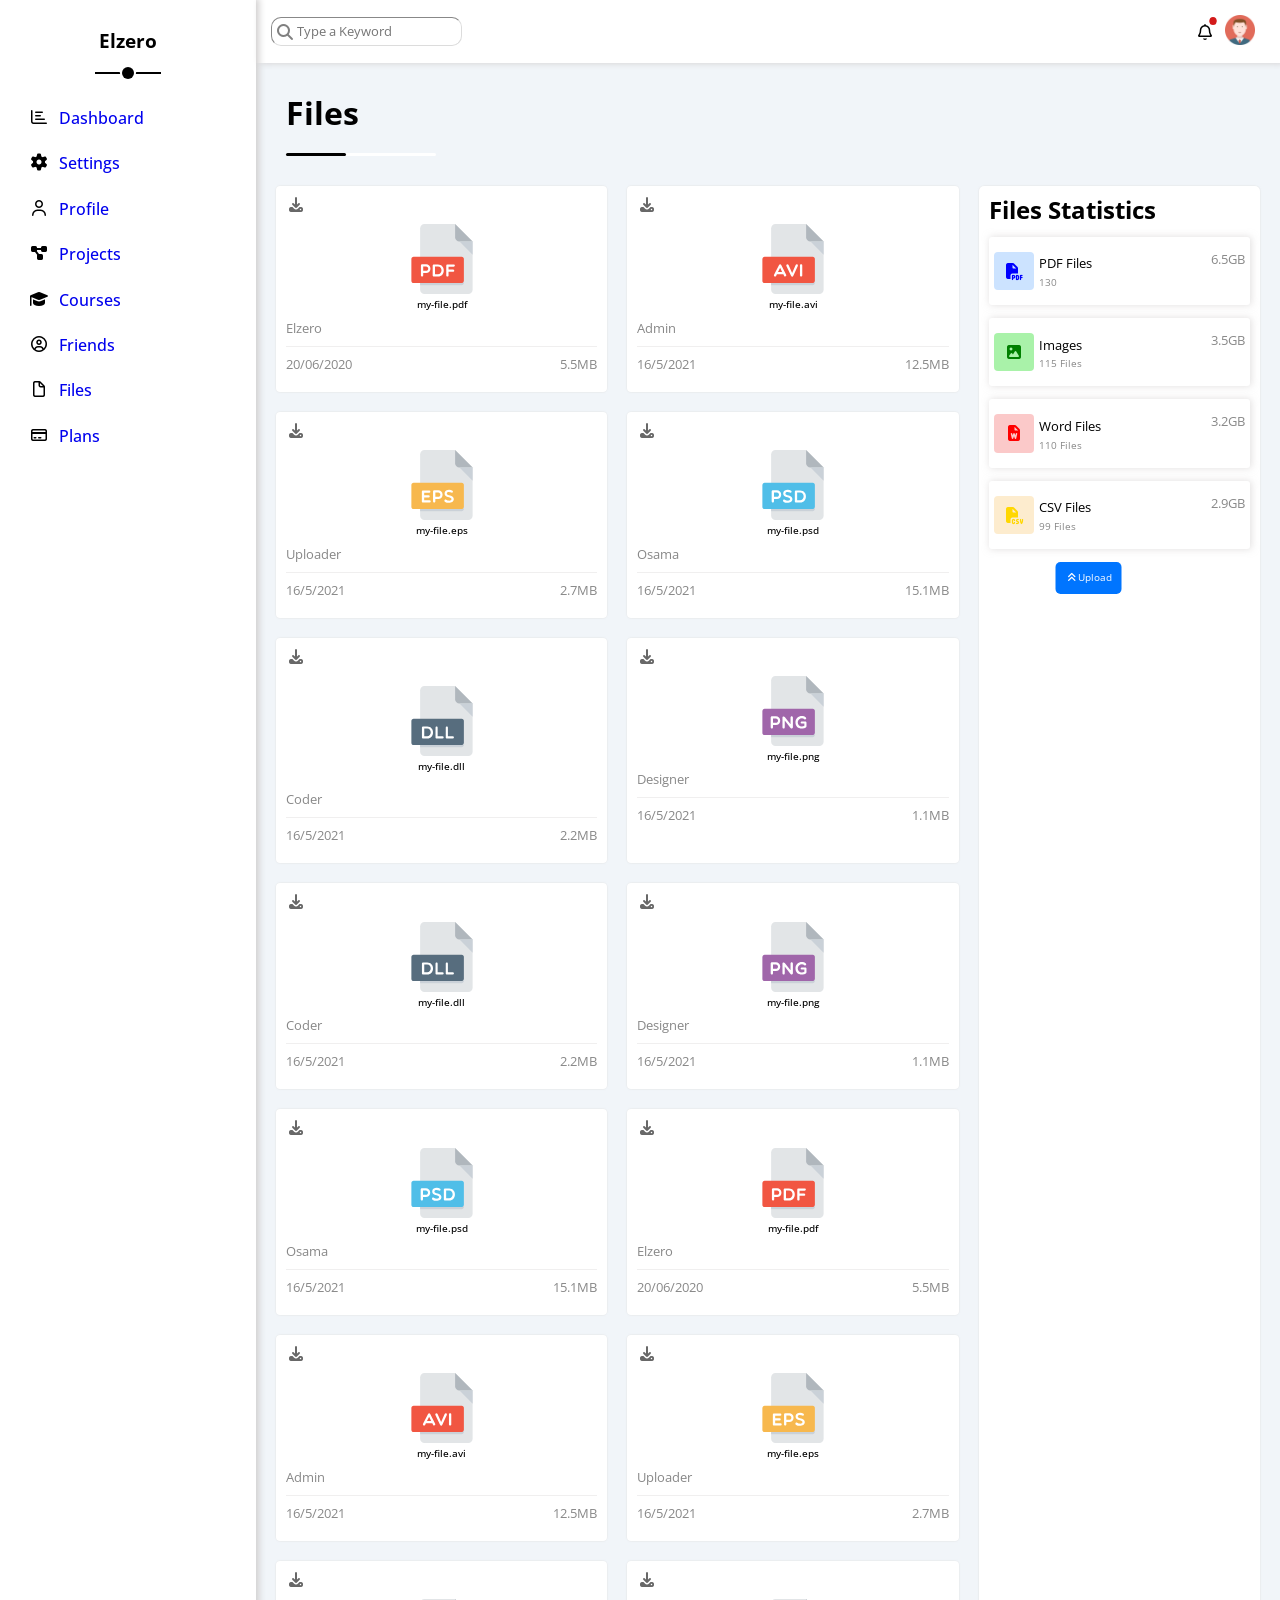
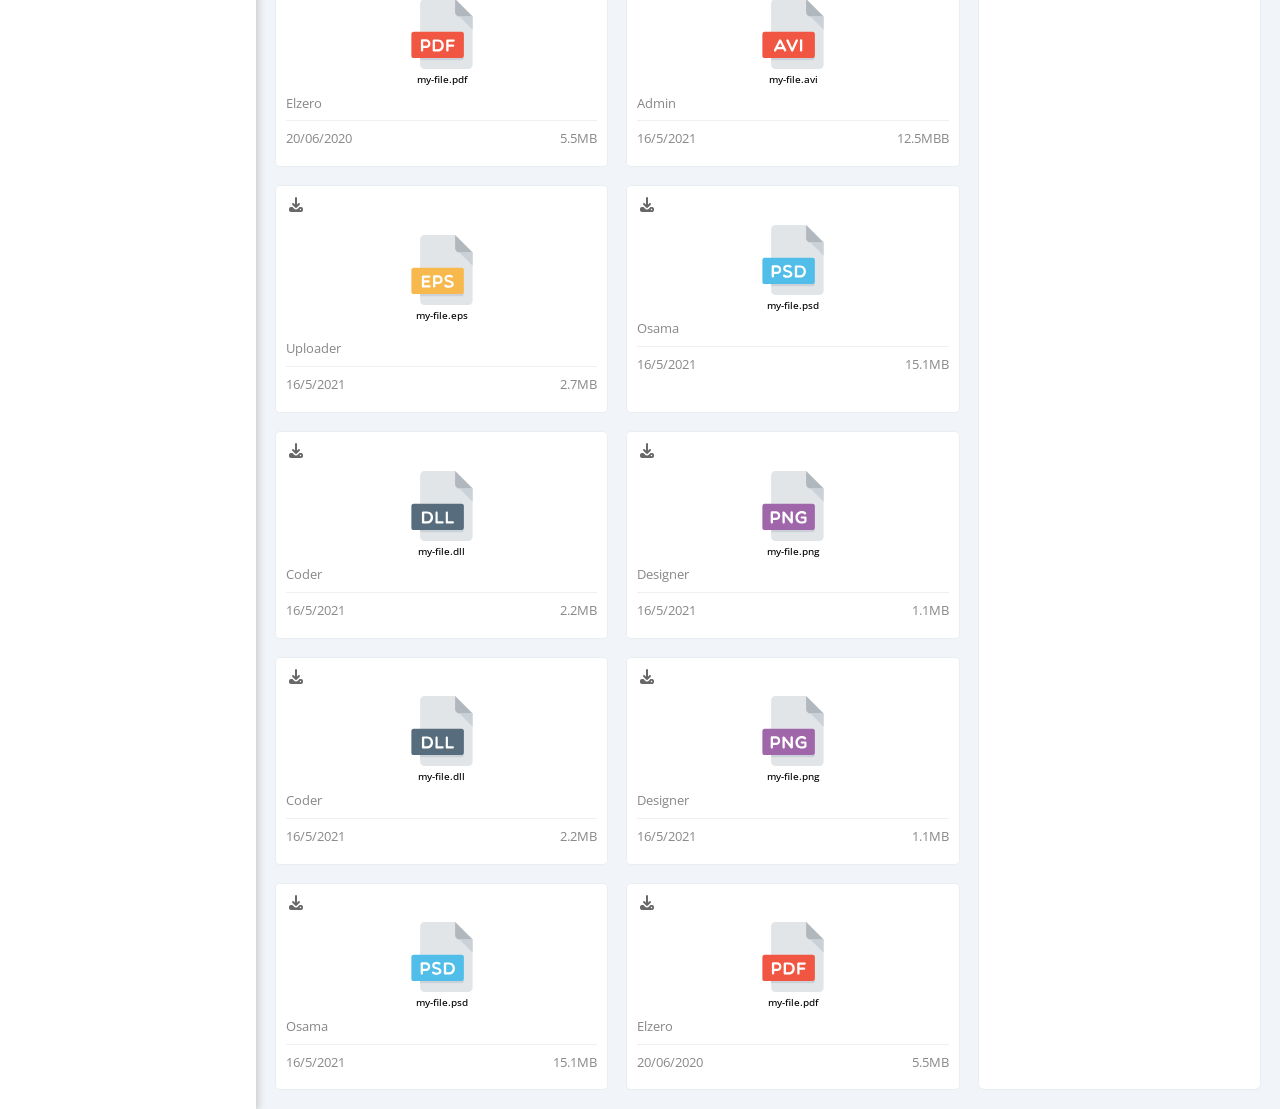
==== Files.html @ b3a4828a "first commit" ====
<!DOCTYPE html>
<html lang="en">

<head>
    <meta charset="UTF-8">
    <meta name="viewport" content="width=device-width, initial-scale=1.0">
    <link href="css/style.css" rel="stylesheet">
    <link href="css/all.min.css" rel="stylesheet">
    <link href="css/normalize.css" rel="stylesheet">

    <link href="https://fonts.googleapis.com/css2?family=Alex+Brush&family=Archivo+Black&family=Cairo:wght@200..1000&family=Jomhuria&family=Open+Sans:ital,wght@0,300..800;1,300..800&family=Work+Sans:ital,wght@0,100..900;1,100..900&display=swap" rel="stylesheet">
    <title>Template4</title>
</head>

<body>
    <aside>
        <div class="elzerotitle">
            <h3>Elzero</h3>
        </div>
        <ul>
            <li>
                <div>
                    <i class="fa-regular fa-chart-bar"></i>

                    <a href="Dashboard.html">
                        <p>Dashboard</p>
                    </a>

                </div>
            </li>
            <li>
                <div>
                    <i class="fa-solid fa-gear"></i>
                    <a href="Settings.html">
                        <p>Settings</p>
                    </a>


                </div>
            </li>
            <li>
                <div>
                    <i class="fa-regular fa-user"></i>
                    <a href="Profile.html">
                        <p>Profile</p>
                    </a>
                </div>
            </li>
            <li>
                <div>
                    <i class="fa-solid fa-diagram-project"></i>

                    <a href="Projects.html">
                        <p>Projects</p>
                    </a>
                </div>
            </li>
            <li>
                <div>
                    <i class="fa-solid fa-graduation-cap"></i>
                    <a href="Courses.html">
                        <p>Courses </p>
                    </a>

                </div>
            </li>
            <li>
                <div>
                    <i class="fa-regular fa-circle-user"></i>
                    <a href="Friends.html">
                        <p>Friends</p>
                    </a>
                </div>
            </li>
            <li>
                <div>
                    <i class="fa-regular fa-file"></i>
                    <a href="Files.html">
                        <p>Files</p>
                    </a>
                </div>
            </li>
            <li>
                <div>
                    <i class="fa-regular fa-credit-card"></i>
                    <a href="Plans.html">
                        <p>Plans</p>
                    </a>
                </div>
            </li>
        </ul>
    </aside>
    <main>
        <nav>
            <div class="search">
                <div class="icon"><i class="fa-solid fa-magnifying-glass"></i></div>
                <input type="text" placeholder="Type a Keyword">
            </div>
            <div class="bell">
                <div> <i class="fa-regular fa-bell"></i></div>

                <div><img src="image/avatar.png" alt=""></div>

            </div>
        </nav>
        <section>
            <div class="Files">
                <div class="titlem">
                    <h1>Files</h1>
                    <div class="line"></div>
                </div>
                <div class="gridbig">
                    <div class="gridm">
                        <!-- start of first card -->
                        <div class="card">
                            <div class="icon"><i class="fa-solid fa-download"></i></div>
                            <div class="ni"> <img src="image/pdf.svg" alt="">
                                <nameoff>
                                    <p>my-file.pdf</p>
                                </nameoff>
                            </div>
                            <div class="amount">Elzero</div>
                            <div class="flex">
                                <div class="amount">
                                    <p>20/06/2020</p>
                                </div>
                                <div class="amount">
                                    <p>5.5MB</p>
                                </div>
                            </div>
                        </div>
                        <!-- end of 1st -->
                        <!-- start of 2nd -->
                        <div class="card">
                            <div class="icon"><i class="fa-solid fa-download"></i></div>
                            <div class="ni"> <img src="image/avi.svg" alt="">
                                <nameoff>
                                    <p>my-file.avi</p>
                                </nameoff>
                            </div>
                            <div class="amount">Admin</div>
                            <div class="flex">
                                <div class="amount">
                                    <p>16/5/2021</p>
                                </div>
                                <div class="amount">
                                    <p>12.5MB</p>
                                </div>
                            </div>
                        </div>
                        <!-- end of 2nd -->
                        <!-- start of 3nd -->
                        <div class="card">
                            <div class="icon"><i class="fa-solid fa-download"></i></div>
                            <div class="ni"> <img src="image/eps.svg" alt="">
                                <nameoff>
                                    <p>my-file.eps</p>
                                </nameoff>
                            </div>
                            <div class="amount">Uploader</div>
                            <div class="flex">
                                <div class="amount">
                                    <p>16/5/2021</p>
                                </div>
                                <div class="amount">
                                    <p>2.7MB</p>
                                </div>
                            </div>
                        </div>
                        <!-- end of 3nd -->
                        <!-- start of 4nd -->
                        <div class="card">
                            <div class="icon"><i class="fa-solid fa-download"></i></div>
                            <div class="ni"><img src="image/psd (1).svg" alt="">
                                <nameoff>
                                    <p>my-file.psd</p>
                                </nameoff>
                            </div>
                            <div class="amount">Osama</div>
                            <div class="flex">
                                <div class="amount">
                                    <p>16/5/2021</p>
                                </div>
                                <div class="amount">
                                    <p>15.1MB</p>
                                </div>
                            </div>
                        </div>
                        <!-- end of 4nd -->
                        <!-- start of 5nd -->
                        <div class="card">
                            <div class="icon"><i class="fa-solid fa-download"></i></div>
                            <div class="ni">

                                <div class="ni"> <img src="image/dll.svg" alt="">
                                    <nameoff>
                                        <p>my-file.dll</p>
                                    </nameoff>
                                </div>
                            </div>
                            <div class="amount">Coder</div>
                            <div class="flex">
                                <div class="amount">
                                    <p>16/5/2021</p>
                                </div>
                                <div class="amount">
                                    <p>2.2MB</p>
                                </div>
                            </div>
                        </div>
                        <!-- end of 5nd -->
                        <!-- start of 6nd -->
                        <div class="card">
                            <div class="icon"><i class="fa-solid fa-download"></i></div>
                            <div class="ni"> <img src="image/png.svg" alt="">
                                <nameoff>
                                    <p>my-file.png</p>
                                </nameoff>
                            </div>
                            <div class="amount">Designer</div>
                            <div class="flex">
                                <div class="amount">
                                    <p>16/5/2021</p>
                                </div>
                                <div class="amount">
                                    <p>1.1MB</p>
                                </div>
                            </div>
                        </div>
                        <!-- end of 6nd -->
                        <!-- start of 7nd -->
                        <div class="card">
                            <div class="icon"><i class="fa-solid fa-download"></i></div>
                            <div class="ni"> <img src="image/dll.svg" alt="">
                                <nameoff>
                                    <p>my-file.dll</p>
                                </nameoff>
                            </div>
                            <div class="amount">Coder</div>
                            <div class="flex">
                                <div class="amount">
                                    <p>16/5/2021</p>
                                </div>
                                <div class="amount">
                                    <p>2.2MB</p>
                                </div>
                            </div>
                        </div>
                        <!-- end of 7nd -->
                        <!-- start of 8nd -->
                        <div class="card">
                            <div class="icon"><i class="fa-solid fa-download"></i></div>
                            <div class="ni">

                                <img src="image/png.svg" alt="">
                                <nameoff>
                                    <p>my-file.png</p>
                                </nameoff>
                            </div>
                            <div class="amount">Designer</div>
                            <div class="flex">
                                <div class="amount">
                                    <p>16/5/2021</p>
                                </div>
                                <div class="amount">
                                    <p>1.1MB</p>
                                </div>
                            </div>
                        </div>
                        <!-- end of 8nd -->
                        <!-- start of 9nd -->
                        <div class="card">
                            <div class="icon"><i class="fa-solid fa-download"></i></div>
                            <div class="ni"> <img src="image/psd (1).svg" alt="">
                                <nameoff>
                                    <p>my-file.psd</p>
                                </nameoff>
                            </div>
                            <div class="amount">Osama</div>
                            <div class="flex">
                                <div class="amount">
                                    <p>16/5/2021</p>
                                </div>
                                <div class="amount">
                                    <p>15.1MB</p>
                                </div>
                            </div>
                        </div>
                        <!-- end of 9nd -->
                        <!-- start of 10nd -->
                        <div class="card">
                            <div class="icon"><i class="fa-solid fa-download"></i></div>
                            <div class="ni"> <img src="image/pdf.svg" alt="">
                                <nameoff>
                                    <p>my-file.pdf</p>
                                </nameoff>
                            </div>
                            <div class="amount">Elzero</div>
                            <div class="flex">
                                <div class="amount">
                                    <p>20/06/2020</p>
                                </div>
                                <div class="amount">
                                    <p>5.5MB</p>
                                </div>
                            </div>
                        </div>
                        <!-- end of 10nd -->
                        <!-- start of 11nd -->
                        <div class="card">
                            <div class="icon"><i class="fa-solid fa-download"></i></div>
                            <div class="ni"> <img src="image/avi.svg" alt="">
                                <nameoff>
                                    <p>my-file.avi</p>
                                </nameoff>
                            </div>
                            <div class="amount">Admin</div>
                            <div class="flex">
                                <div class="amount">
                                    <p>16/5/2021</p>
                                </div>
                                <div class="amount">
                                    <p>12.5MB</p>
                                </div>
                            </div>
                        </div>
                        <!-- end of 11nd -->
                        <!-- start of 12nd -->
                        <div class="card">
                            <div class="icon"><i class="fa-solid fa-download"></i></div>
                            <div class="ni"><img src="image/eps.svg" alt="">
                                <nameoff>
                                    <p>my-file.eps</p>
                                </nameoff>
                            </div>
                            <div class="amount">Uploader</div>
                            <div class="flex">
                                <div class="amount">
                                    <p>16/5/2021</p>
                                </div>
                                <div class="amount">
                                    <p>2.7MB</p>
                                </div>
                            </div>
                        </div>
                        <!-- end of 12nd -->
                        <!-- start of 13nd -->
                        <div class="card">
                            <div class="icon"><i class="fa-solid fa-download"></i></div>
                            <div class="ni"> <img src="image/pdf.svg" alt="">
                                <nameoff>
                                    <p>my-file.pdf</p>
                                </nameoff>
                            </div>
                            <div class="amount">Elzero</div>
                            <div class="flex">
                                <div class="amount">
                                    <p>20/06/2020</p>
                                </div>
                                <div class="amount">
                                    <p>5.5MB</p>
                                </div>
                            </div>
                        </div>
                        <!-- end of 13 -->
                        <!-- start of 14nd -->
                        <div class="card">
                            <div class="icon"><i class="fa-solid fa-download"></i></div>
                            <div class="ni"> <img src="image/avi.svg" alt="">
                                <nameoff>
                                    <p>my-file.avi</p>
                                </nameoff>
                            </div>
                            <div class="amount">Admin</div>
                            <div class="flex">
                                <div class="amount">
                                    <p>16/5/2021</p>
                                </div>
                                <div class="amount">
                                    <p>12.5MBB</p>
                                </div>
                            </div>
                        </div>
                        <!-- end of 14nd -->
                        <!-- start of 15nd -->
                        <div class="card">
                            <div class="icon"><i class="fa-solid fa-download"></i></div>
                            <div class="ni">
                                <div class="ni"> <img src="image/eps.svg" alt="">
                                    <nameoff>
                                        <p>my-file.eps</p>
                                    </nameoff>
                                </div>
                            </div>
                            <div class="amount">Uploader</div>
                            <div class="flex">
                                <div class="amount">
                                    <p>16/5/2021</p>
                                </div>
                                <div class="amount">
                                    <p>2.7MB</p>
                                </div>
                            </div>
                        </div>
                        <!-- end of 15-->
                        <!-- start of 16d -->
                        <div class="card">
                            <div class="icon"><i class="fa-solid fa-download"></i></div>
                            <div class="ni"> <img src="image/psd (1).svg" alt="">
                                <nameoff>
                                    <p>my-file.psd</p>
                                </nameoff>
                            </div>
                            <div class="amount">Osama</div>
                            <div class="flex">
                                <div class="amount">
                                    <p>16/5/2021</p>
                                </div>
                                <div class="amount">
                                    <p>15.1MB</p>
                                </div>
                            </div>
                        </div>
                        <!-- end of 16 -->
                        <!-- start of 17 -->
                        <div class="card">
                            <div class="icon"><i class="fa-solid fa-download"></i></div>
                            <div class="ni"> <img src="image/dll.svg" alt="">
                                <nameoff>
                                    <p>my-file.dll</p>
                                </nameoff>
                            </div>
                            <div class="amount">Coder</div>
                            <div class="flex">
                                <div class="amount">
                                    <p>16/5/2021</p>
                                </div>
                                <div class="amount">
                                    <p>2.2MB</p>
                                </div>
                            </div>
                        </div>
                        <!-- end of 17 -->
                        <!-- start of 18 -->
                        <div class="card">
                            <div class="icon"><i class="fa-solid fa-download"></i></div>
                            <div class="ni"> <img src="image/png.svg" alt="">
                                <nameoff>
                                    <p>my-file.png</p>
                                </nameoff>
                            </div>
                            <div class="amount">Designer</div>
                            <div class="flex">
                                <div class="amount">
                                    <p>16/5/2021</p>
                                </div>
                                <div class="amount">
                                    <p>1.1MB</p>
                                </div>
                            </div>
                        </div>
                        <!-- end of 18 -->
                        <!-- start of 19 -->
                        <div class="card">
                            <div class="icon"><i class="fa-solid fa-download"></i></div>
                            <div class="ni"> <img src="image/dll.svg" alt="">
                                <nameoff>
                                    <p>my-file.dll</p>
                                </nameoff>
                            </div>
                            <div class="amount">Coder</div>
                            <div class="flex">
                                <div class="amount">
                                    <p>16/5/2021</p>
                                </div>
                                <div class="amount">
                                    <p>2.2MB</p>
                                </div>
                            </div>
                        </div>
                        <!-- end of 19 -->
                        <!-- start of 20 -->
                        <div class="card">
                            <div class="icon"><i class="fa-solid fa-download"></i></div>
                            <div class="ni"> <img src="image/png.svg" alt="">
                                <nameoff>
                                    <p>my-file.png</p>
                                </nameoff>
                            </div>
                            <div class="amount">Designer</div>
                            <div class="flex">
                                <div class="amount">
                                    <p>16/5/2021</p>
                                </div>
                                <div class="amount">
                                    <p>1.1MB</p>
                                </div>
                            </div>
                        </div>
                        <!-- end of 20-->
                        <!-- start of 21 -->
                        <div class="card">
                            <div class="icon"><i class="fa-solid fa-download"></i></div>
                            <div class="ni"> <img src="image/psd (1).svg" alt="">
                                <nameoff>
                                    <p>my-file.psd</p>
                                </nameoff>
                            </div>
                            <div class="amount">Osama</div>
                            <div class="flex">
                                <div class="amount">
                                    <p>16/5/2021</p>
                                </div>
                                <div class="amount">
                                    <p>15.1MB</p>
                                </div>
                            </div>
                        </div>
                        <!-- end of 21 -->
                        <!-- start of 22 -->
                        <div class="card">
                            <div class="icon"><i class="fa-solid fa-download"></i></div>
                            <div class="ni"><img src="image/pdf.svg" alt="">
                                <nameoff>
                                    <p>my-file.pdf</p>
                                </nameoff>
                            </div>
                            <div class="amount">Elzero</div>
                            <div class="flex">
                                <div class="amount">
                                    <p>20/06/2020</p>
                                </div>
                                <div class="amount">
                                    <p>5.5MB</p>
                                </div>
                            </div>
                        </div>

                        <!-- end of 22nd -->

                    </div>
                    <div class="gridsec">
                        <h2>Files Statistics</h2>
                        <div class="card">
                            <div class="flex1">
                                <div class="interflex">
                                    <div class="icn"> <i class="fa-solid fa-file-pdf"></i></div>
                                    <div class="txtt">
                                        <p>PDF Files</p>
                                        <div class="amount">130</div>
                                    </div>
                                </div>
                                <div class="amount">6.5GB</div>
                            </div>
                        </div>
                        <div class="card">
                            <div class="flex1">
                                <div class="interflex">
                                    <div class="icn"> <i class="fa-solid fa-image"></i></div>
                                    <div class="txtt">
                                        <p>Images</p>
                                        <div class="amount">115 Files</div>
                                    </div>
                                </div>
                                <div class="amount">3.5GB</div>
                            </div>
                        </div>
                        <div class="card">
                            <div class="flex1">
                                <div class="interflex">
                                    <div class="icn"> <i class="fa-solid fa-file-word"></i></div>
                                    <div class="txtt">
                                        <p>Word Files</p>
                                        <div class="amount">110 Files</div>
                                    </div>
                                </div>
                                <div class="amount">3.2GB
                                </div>
                            </div>
                        </div>
                        <div class="card">
                            <div class="flex1">
                                <div class="interflex">
                                    <div class="icn"> <i class="fa-solid fa-file-csv"></i></div>
                                    <div class="txtt">
                                        <p>CSV Files</p>
                                        <div class="amount">99 Files</div>
                                    </div>
                                </div>
                                <div class="amount">2.9GB</div>
                            </div>
                        </div>

                        <div class="button">

                            <p> <i id="icon" class="fa-solid fa-angles-up">
                                </i>Upload</p>
                        </div>
                    </div>
                </div>
            </div>
        </section>
    </main>
</body>

</html>
---- css/style.css ----
* {
                box-sizing: border-box;
                padding: 0%;
                margin: 0%;
                font-family: "open sans";
            }
            
             :root {
                --gral: rgba(128, 128, 128, 0.163);
            }
            
            html {
                scroll-behavior: smooth;
                background-color: rgb(255, 255, 255);
                font-family: "Cairo", sans-serif;
                list-style: none;
            }
            
            body {
                overflow-x: hidden;
                display: grid;
                grid-template-columns: 20% 80% 1%;
            }
            
            a {
                text-decoration: none;
            }
            
            a:visited {
                color: black;
            }
            
            ul {
                list-style: none;
            }
            /* start of aside the left part */
            
            aside {
                display: flex;
                flex-direction: column;
                justify-content: start;
                padding-top: 50px;
                font-size: medium;
                padding: 10px 10%;
                box-shadow: 1px 0px 7px 2px rgb(208, 206, 206);
                z-index: 10;
                font-weight: 500;
            }
            
            aside .elzerotitle {
                margin: 20px auto;
                border-bottom: 2px black solid;
                padding: 0px 4px 20px;
                position: relative;
                z-index: 1;
            }
            
            aside .elzerotitle h3 {
                font-size: larger;
            }
            
            aside .elzerotitle::before,
            aside .elzerotitle::after {
                content: "";
                background-color: white;
                z-index: 2;
                position: absolute;
                left: 50%;
                transform: translatex(-50%);
                bottom: -7px;
                border-radius: 50%;
                width: 17px;
                height: 17px;
            }
            
            aside .elzerotitle::after {
                background-color: black;
                width: 12px;
                height: 12px;
            }
            
            aside ul li div {
                display: flex;
                padding: 12px 3px;
                width: 100%;
                z-index: 2;
                position: relative;
                border-radius: 4px;
                margin: 3px 0;
            }
            
            aside ul li div::after {
                content: "";
                background-color: rgba(217, 216, 216, 0.605);
                z-index: 2;
                position: absolute;
                left: 0%;
                bottom: 0;
                border-radius: 4px;
                width: 100%;
                height: 100%;
                z-index: -1;
                display: none;
                transition-duration: .4s;
            }
            
            aside ul li div:hover::after {
                display: block;
            }
            
            aside ul li div:hover {
                cursor: pointer;
            }
            
            aside ul li div i {
                margin-right: 10px;
            }
            
            @media(max-width:600px) {
                body {
                    overflow-x: hidden;
                    display: grid;
                    grid-template-columns: 30% 70%;
                }
                aside {
                    font-size: smaller;
                }
            }
            /* end of aside left section */
            /* start of nav in right section  */
            
            main nav {
                display: flex;
                justify-content: space-between;
                padding: 15px;
                box-shadow: 4px 0px 7px 0px rgb(208, 206, 206);
                height: fit-content;
                align-items: center;
                z-index: 100;
                position: relative;
            }
            
            main nav .bell img {
                width: 30px;
                height: 30px;
                margin: 0 10px;
            }
            
            main nav .bell {
                display: flex;
                align-items: center;
            }
            
            main nav .bell :first-child {
                position: relative;
            }
            
            main nav .bell :first-child::after {
                content: "";
                background-color: rgb(211, 26, 26);
                z-index: 2;
                position: absolute;
                right: -27%;
                transform: translatex(-50%);
                top: -6px;
                border-radius: 50%;
                width: 7px;
                height: 7px;
            }
            
            main nav .search input[type="text"] {
                padding: 6px 0% 6px 15%;
                border-color: gainsboro;
                border-width: 1px;
                border-radius: 10px;
                transition-duration: .3s;
                font-size: small;
                outline: none;
            }
            
            main nav .search input[type="text"]:hover {
                padding: 6px 20% 6px 15%;
                box-shadow: 0 0 1px 2px rgb(198, 198, 198);
            }
            
            main nav .search {
                position: relative;
            }
            
            main nav .search .icon {
                position: absolute;
                color: gray;
                top: 20%;
                left: 2.5%;
            }
            
            @media(max-width:600px) {
                main nav .search input[type="text"] {
                    transform: scale(.7);
                }
                main nav .search input[type="text"]:hover {
                    padding: 6px 5% 6px 5%;
                }
            }
            
            main section {
                background-color: #F1F5F9;
            }
            /* end of nav in right section  */
            /* dashboard start */
            /* start of 1 */
            
            .Dashboard .top {
                display: flex;
                justify-content: space-between;
                background-color: #EEEEEE;
                margin: 0;
                padding: 20px 20px 0 20px;
                margin-bottom: 20px;
            }
            
            .Dashboard .top .images img {
                transform: scale(1.5) translate(15px, 25px);
                ;
            }
            
            .Dashboard .top .l img {
                height: 100px;
            }
            
            .Dashboard #card1 {
                padding: 0;
            }
            
            .describtion {
                margin: 15px 0;
            }
            
            .Dashboard .bottom {
                padding: 30px 0;
            }
            
            .Dashboard .bottom .flexspace {
                justify-content: space-around;
                border: 1px #EEEEEE solid;
                padding: 40px 0;
                margin-bottom: 10px;
            }
            
            .Dashboard .flex3 {
                display: flex;
                justify-content: end;
                padding: 0 20px;
                align-items: center;
            }
            
            .Dashboard .flex3 .button {
                background-color: #0075FF;
                color: white;
            }
            
            .button:hover {
                cursor: pointer;
            }
            
            @media(max-width:767px) {
                .Dashboard .top .l img {
                    height: 55px;
                    transform: translatey(59%);
                }
            }
            /* end of 1 */
            /* start of2  */
            
            .Dashboard .card:nth-child(3) .flex3 {
                padding: 15px 6px;
            }
            
            .in input[type="text"] {
                background-color: #cccccc43;
                color: #686868;
                outline: none;
                border: none;
                border-radius: 7px;
                width: 100%;
                padding: 7px 12px;
                margin: 10px 0;
            }
            
            .in input[placeholder="Your Thoughts"] {
                padding-bottom: 150px;
            }
            /* end of 2 */
            /* start of 3*/
            
            .felxo {
                display: flex;
                align-items: center;
                gap: 15px;
                margin-top: 20px;
                position: relative;
            }
            
            .felxo>div:first-child {
                width: 80px;
                height: 80px;
                display: flex;
                justify-content: center;
                align-items: center;
                font-size: 28px;
                font-weight: bold;
                flex-shrink: 0;
            }
            
            .lino {
                position: relative;
            }
            
            .lino::after {
                z-index: 2;
                position: absolute;
                left: 0px;
                top: -40px;
                content: "85%";
                padding: 7px;
                transform: scale(.8);
                color: white;
                border-radius: 4px;
                width: 5%;
                text-align: center;
                min-width: 28px;
            }
            
            #flexo1 .lino::after {
                left: calc(80% - (2.5% + 15px));
                content: "80%";
                background-color: #0075FF;
            }
            
            #flexo2 .lino::after {
                left: calc(55% - (2.5% + 15px));
                content: "55%";
                background-color: #f59e0b;
            }
            
            #flexo3 .lino::after {
                left: calc(75% - (2.5% + 15px));
                content: "75%";
                background-color: #22c55e;
            }
            
            .felxo:nth-of-type(1)>div:first-child {
                background: rgb(0 117 255 / 20%);
                color: #0075ff;
            }
            
            .felxo:nth-of-type(2)>div:first-child {
                background: rgb(245 158 11 / 20%);
                color: #f59e0b;
            }
            
            .felxo:nth-of-type(3)>div:first-child {
                background: rgb(34 197 94 / 20%);
                color: #22c55e;
            }
            
            .felxo>div:last-child {
                flex: 1;
            }
            
            .felxo p {
                margin: 5px 0 12px;
                font-size: 18px;
                font-weight: bold;
            }
            
            .lino {
                width: 100%;
                height: 4px;
                border-radius: 6px;
                position: relative;
            }
            
            .felxo:nth-of-type(1) .lino {
                background: rgb(0 117 255 / 20%);
            }
            
            .felxo:nth-of-type(2) .lino {
                background: rgb(245 158 11 / 20%);
            }
            
            .felxo:nth-of-type(3) .lino {
                background: rgb(34 197 94 / 20%);
            }
            
            .lino::before {
                content: "";
                position: absolute;
                left: 0;
                top: 0;
                height: 100%;
            }
            
            .felxo:nth-of-type(1) .lino::before {
                width: 80%;
                background: #0075ff;
            }
            
            .felxo:nth-of-type(2) .lino::before {
                width: 55%;
                background: #f59e0b;
            }
            
            .felxo:nth-of-type(3) .lino::before {
                width: 75%;
                background: #22c55e;
            }
            
            @media (max-width:767px) {
                .felxo>div:first-child {
                    width: 65px;
                    height: 65px;
                    font-size: 22px;
                }
                .felxo p {
                    font-size: 16px;
                }
                .lino::after {
                    transform: scale(.6);
                }
            }
            /* end of 3 */
            /* start 4 */
            
            .Dashboard .grid {
                display: grid;
                grid-template-columns: repeat(auto-fill, minmax(180px, 1fr));
                gap: 20px;
                margin-top: 20px;
            }
            
            .Dashboard .boxy {
                border: 1px solid #eee;
                border-radius: 10px;
                padding: 20px;
                text-align: center;
            }
            
            .Dashboard .boxy i {
                font-size: 30px;
                margin-bottom: 10px;
            }
            
            .Dashboard .boxy p {
                font-size: 25px;
                font-weight: bold;
                margin: 10px 0;
            }
            
            .Dashboard .boxy:nth-child(1) i {
                color: #f59e0b;
            }
            
            .Dashboard .boxy:nth-child(2) i {
                color: #0075ff;
            }
            
            .Dashboard .boxy:nth-child(3) i {
                color: #22c55e;
            }
            
            .Dashboard .boxy:nth-child(4) i {
                color: #f44336;
            }
            
            @media (max-width:767px) {
                .Dashboard .grid {
                    grid-template-columns: 1fr;
                }
            }
            /* end 4 */
            /* start 5 */
            
            .Dashboard .cardin {
                padding: 20px 0;
            }
            
            .Dashboard .cardin:not(:last-child) {
                border-bottom: 1px solid #eee;
            }
            
            .Dashboard .flexspace {
                display: flex;
                justify-content: space-between;
                align-items: center;
            }
            
            .Dashboard .left {
                display: flex;
                align-items: center;
                gap: 15px;
            }
            
            .Dashboard .left img {
                width: 100px;
                border-radius: 6px;
            }
            
            .Dashboard .left p {
                margin-bottom: 8px;
                font-weight: bold;
            }
            
            .button {
                background: #eee;
                padding: 5px 10px;
                border-radius: 6px;
                font-size: 13px;
                white-space: nowrap;
            }
            
            @media (max-width:767px) {
                .flexspace {
                    flex-direction: column;
                    gap: 15px;
                    text-align: center;
                }
                .left {
                    flex-direction: column;
                }
                .left img {
                    width: 180px;
                }
            }
            /* end 5 */
            /* start 6 */
            
            .Dashboard .cardin {
                padding: 20px 0;
            }
            
            .Dashboard .cardin:not(:last-child) {
                border-bottom: 1px solid #eee;
            }
            
            .flexspace {
                display: flex;
                justify-content: space-between;
                align-items: center;
                padding: 12px;
            }
            
            .flexspace .left,
            .flexspace .right {
                display: flex;
                flex-direction: column;
                justify-content: space-between;
                height: 100%;
            }
            
            .flexspace .right>div {
                margin: 10px 0;
            }
            
            .flexspace .left>div {
                margin: 3px 0;
            }
            
            .flexspace:not(:last-child) {
                border-bottom: 1px solid #eee;
            }
            
            .flexspace:nth-child(5) {
                position: relative;
            }
            
            .flexspace:nth-child(5)::after {
                content: "";
                width: 100%;
                height: 100%;
                top: 0;
                left: 0;
                background-color: #ffffffc9;
                position: absolute;
            }
            
            .Dashboard .left {
                display: flex;
                align-items: center;
                gap: 15px;
            }
            
            .Dashboard .left img {
                width: 100px;
                border-radius: 6px;
            }
            
            .Dashboard .left p {
                margin-bottom: 8px;
                font-weight: bold;
            }
            
            .button {
                background: #eee;
                padding: 5px 10px;
                border-radius: 6px;
                font-size: 13px;
                white-space: nowrap;
            }
            
            .trash {
                transition-duration: .3s;
            }
            
            .trash:hover {
                color: red;
            }
            
            @media (max-width:767px) {
                .flexspace {
                    flex-direction: column;
                    gap: 15px;
                    text-align: center;
                }
                .Dashboard .left {
                    flex-direction: column;
                }
                .Dashboard .left img {
                    width: 180px;
                }
            }
            /* end 6 */
            
            .reminder,
            .latest-uploads,
            .socialMediaStatistics,
            .projectprogress {
                margin: 20px 0;
            }
            /* start 7 */
            
            .latest-uploads {
                background: white;
                padding: 20px;
                border-radius: 10px;
                margin: 20px 0;
            }
            
            .latest-uploads h2 {
                margin-bottom: 20px;
            }
            
            .upload {
                display: flex;
                justify-content: space-between;
                align-items: center;
                padding: 15px 0;
            }
            
            .upload:not(:last-child) {
                border-bottom: 1px solid #eee;
            }
            
            .file {
                display: flex;
                align-items: center;
                gap: 15px;
            }
            
            .file img {
                width: 40px;
            }
            
            .file h4 {
                margin: 0 0 5px;
                font-size: 15px;
                font-weight: normal;
            }
            
            .file p {
                margin: 0;
                color: #888;
                font-size: 14px;
            }
            
            .upload span {
                background: #eee;
                padding: 4px 8px;
                border-radius: 6px;
                font-size: 13px;
            }
            /* start 8 */
            
            .projectprogress {
                position: relative;
                background: white;
                padding: 20px;
                border-radius: 10px;
                overflow: hidden;
            }
            
            .projectprogress h2 {
                margin-bottom: 25px;
            }
            
            .projectprogress ul {
                list-style: none;
                margin: 0;
                padding: 0;
                position: relative;
            }
            
            .projectprogress ul::before {
                content: "";
                position: absolute;
                left: 11px;
                top: 0;
                width: 2px;
                height: calc(100% - 24px);
                background: #0075ff;
            }
            
            .projectprogress li {
                position: relative;
                padding-left: 40px;
                min-height: 45px;
                display: flex;
                align-items: center;
            }
            
            .projectprogress li::before {
                content: "";
                position: absolute;
                left: 0;
                width: 18px;
                height: 18px;
                border: 2px solid #0075ff;
                border-radius: 50%;
                background: white;
                z-index: 2;
            }
            
            .projectprogress li.done::before {
                background: #0075ff;
            }
            
            .projectprogress li.current::before {
                background: #0075ff;
                animation: flash 1s infinite alternate;
            }
            
            .projectprogress img {
                position: absolute;
                right: 20px;
                bottom: 20px;
                width: 140px;
                opacity: .15;
            }
            
            @keyframes flash {
                from {
                    opacity: 1;
                }
                to {
                    opacity: .2;
                }
            }
            
            @media (max-width:767px) {
                .projectprogress img {
                    display: none;
                }
                .projectprogress li {
                    font-size: 14px;
                }
            }
            /* end of card8 */
            /* start of card 9 */
            
            .reminders {
                background: white;
                padding: 20px;
                border-radius: 10px;
            }
            
            .reminders h2 {
                margin-bottom: 20px;
            }
            
            .reminder {
                display: flex;
                align-items: center;
                gap: 15px;
            }
            
            .reminder:not(:last-child) {
                margin-bottom: 20px;
            }
            
            .circle {
                width: 15px;
                height: 15px;
                border-radius: 50%;
                flex-shrink: 0;
            }
            
            .Dashboard .text {
                border-left: 2px solid;
                padding-left: 15px;
            }
            
            .Dashboard .text h4 {
                margin: 0 0 8px;
                font-size: 14px;
            }
            
            .Dashboard .text p {
                margin: 0;
                font-size: 13px;
                color: #888;
            }
            
            .blue .circle,
            .blue .text {
                border-color: #0075ff;
                background-color: #0075ff;
            }
            
            .green .circle,
            .green .text {
                border-color: #22c55e;
                background-color: #22c55e;
            }
            
            .orange .circle,
            .orange .text {
                border-color: #f59e0b;
                background-color: #f59e0b;
            }
            
            .red .circle,
            .red .text {
                border-color: #f44336;
                background-color: #f44336;
            }
            
            .blue .text,
            .green .text,
            .orange .text,
            .red .text {
                background: transparent;
            }
            
            @media (max-width: 767px) {
                .reminder {
                    gap: 10px;
                }
                .text h4 {
                    font-size: 13px;
                }
                .text p {
                    font-size: 12px;
                }
            }
            /* end of card 9 */
            /* start of 10 */
            
            .latestpost {
                background: white;
                padding: 20px;
                border-radius: 10px;
            }
            
            .latestpost .head {
                display: flex;
                align-items: center;
                gap: 15px;
                padding-bottom: 20px;
                border-bottom: 1px solid #eee;
                margin: 16px 0;
            }
            
            .latestpost .head img {
                width: 50px;
                border-radius: 50%;
            }
            
            .latestpost .head h4 {
                margin-bottom: 15px;
            }
            
            .latestpost .head p {
                color: #888;
                font-size: 14px;
            }
            
            .latestpost .post {
                padding: 30px 0;
                line-height: 1.8;
                border-bottom: 1px solid #eee;
                min-height: 140px;
            }
            
            .latestpost .react {
                display: flex;
                justify-content: space-between;
                padding-top: 20px;
                color: #777;
                font-size: 14px;
            }
            
            @media(max-width:767px) {
                .latestpost .post {
                    text-align: center;
                    min-height: auto;
                }
                .latestpost .react {
                    font-size: 13px;
                }
            }
            /* end of 10 */
            /* start of 11 */
            
            .socialMediaStatistics {
                background: white;
                padding: 20px;
                border-radius: 10px;
            }
            
            .socialMediaStatistics h2 {
                margin-bottom: 20px;
            }
            
            .socialMediaBox {
                display: flex;
                align-items: center;
                justify-content: space-between;
                min-height: 55px;
                margin-bottom: 10px;
            }
            
            .socialMediaBox i {
                width: 55px;
                height: 55px;
                display: flex;
                justify-content: center;
                align-items: center;
                color: white;
                font-size: 20px;
            }
            
            .socialMediaBox span {
                flex: 1;
                margin-left: 15px;
                font-weight: bold;
            }
            
            .socialMediaBox a {
                margin-right: 15px;
                padding: 4px 10px;
                border-radius: 6px;
                color: white;
                text-decoration: none;
                font-size: 13px;
            }
            
            .twitter {
                background: #d2ecfc;
            }
            
            .twitter i,
            .twitter a {
                background: #1da1f2;
            }
            
            .twitter span {
                color: #1da1f2;
            }
            
            .facebook {
                background: #d7e9ff;
            }
            
            .facebook i,
            .facebook a {
                background: #1877f2;
            }
            
            .facebook span {
                color: #1877f2;
            }
            
            .youtube {
                background: #ffe2e2;
            }
            
            .youtube i,
            .youtube a {
                background: #ff0000;
            }
            
            .youtube span {
                color: #ff0000;
            }
            
            .linkedin {
                background: #d9edf7;
            }
            
            .linkedin i,
            .linkedin a {
                background: #0a66c2;
            }
            
            .linkedin span {
                color: #0a66c2;
            }
            
            @media (max-width:767px) {
                .socialMediaBox {
                    min-height: 50px;
                }
                .socialMediaBox i {
                    width: 50px;
                    height: 50px;
                }
                .socialMediaBox span {
                    font-size: 13px;
                }
                .socialMediaBox a {
                    font-size: 12px;
                    margin-right: 10px;
                }
            }
            /* end of 11 */
            /* start of 12 */
            
            .projectsTable {
                background: white;
                padding: 20px;
                border-radius: 10px;
            }
            
            .projectsTable h2 {
                margin-bottom: 20px;
            }
            
            .tableResponsive {
                overflow-x: auto;
            }
            
            .tableResponsive table {
                width: 100%;
                min-width: 900px;
                border-spacing: 0;
            }
            
            .tableResponsive th {
                background: #f6f6f6;
                padding: 15px;
                text-align: left;
                font-weight: bold;
            }
            
            .tableResponsive td {
                padding: 15px;
                border: 1px solid #eee;
            }
            
            .projectTeam {
                display: flex;
                align-items: center;
            }
            
            .projectTeam img {
                width: 32px;
                border-radius: 50%;
                border: 2px solid white;
            }
            
            .projectTeam img:not(:first-child) {
                margin-left: -15px;
            }
            
            .pending,
            .inProgress,
            .completed,
            .rejected {
                color: white;
                padding: 4px 10px;
                border-radius: 6px;
                font-size: 13px;
            }
            
            .pending {
                background: #f59e0b;
            }
            
            .inProgress {
                background: #0075ff;
            }
            
            .completed {
                background: #22c55e;
            }
            
            .rejected {
                background: #f44336;
            }
            /* end of 12 */
            /* dashboard end */
            /* settings start */
            
            .Settings .card {
                overflow: hidden;
            }
            
            .Settings .card .grid {
                grid-template-columns: 1fr;
            }
            
            .Settings .card .Black {
                color: black;
                font-weight: bold;
            }
            
            .Settings .flexspace .button {
                width: fit-content;
            }
            
            .Settings .button,
            .Settings .change {
                background: #0075ff;
                color: #fff;
                padding: 10px 18px;
                border-radius: 6px;
                cursor: pointer;
                transition: .3s;
            }
            
            .Settings .button:hover,
            .Settings .change:hover {
                background: #0d69d5;
            }
            
            .Settings #card5 form div {
                padding: 14px 0;
                border-bottom: 1px solid #eee;
            }
            
            .Settings #card5 form div:last-child {
                border: none;
            }
            
            .Settings #card5 label {
                margin-left: 10px 0;
                cursor: pointer;
            }
            
            .Settings .flex2 {
                display: flex;
                gap: 15px;
                margin-top: 25px;
            }
            
            .Settings .box {
                flex: 1;
                border: 2px solid #eee;
                border-radius: 10px;
                padding: 20px;
                text-align: center;
                cursor: pointer;
                transition: .3s;
            }
            
            .Settings .box:hover {
                border-color: #0075ff;
                color: #0075ff;
            }
            
            .Settings .box i {
                font-size: 28px;
                margin-bottom: 12px;
            }
            
            .Settings .card:nth-child(2) input,
            .Settings .card:nth-child(4) input,
            .Settings textarea {
                width: 100%;
                padding: 12px;
                border: 1px solid #ddd;
                border-radius: 6px;
                outline: none;
                transition: .3s;
                font-size: 15px;
                background-color: #ecececa0;
                margin: 0px 0 10px 0;
            }
            
            .Settings .card:nth-child(4) input {
                padding-left: 50px;
            }
            
            .Settings .ic {
                position: relative;
                display: flex;
                align-items: center;
                margin: 4px 0;
                padding: 0;
            }
            
            .Settings .ic i {
                position: absolute;
                padding: 0 20px;
                border-right: #a4a3a3 1px solid;
                color: #a2a0a0;
                height: 80%;
                display: flex;
                align-items: center;
                justify-content: center;
                transform: translatey(-10%);
            }
            
            .Settings input:focus,
            .Settings textarea:focus {
                border-color: #2196f3;
            }
            
            .Settings textarea {
                min-height: 160px;
            }
            
            @media (max-width:1022px) {
                .Settings .change,
                .Settings .button {
                    width: 100%;
                    text-align: center;
                }
                .Settings h2+.describtion {
                    font-size: smaller;
                }
                .Settings .flex {
                    flex-direction: column;
                    gap: 15px;
                }
                .Settings .flex2 {
                    flex-direction: column;
                }
                .Settings .change,
                .Settings .button {
                    width: 100%;
                    text-align: center;
                }
                .Settings .describtion {
                    width: 80%;
                }
            }
            /*settings end */
            /* profile sec start */
            
            main section .Profile {
                padding: 20px;
            }
            
            .Profile .grid1 {
                display: grid;
                grid-template-columns: 25% 75%;
                margin: 20px;
                background-color: white;
                padding: 10px 0px 10px 10px;
                gap: 20px;
                border-radius: 8px;
                box-shadow: 1px 0px 2px .5px rgb(208, 206, 206);
            }
            
            .Profile .grid1 .info,
            .Profile .grid1 .col:first-child {
                display: flex;
                flex-direction: column;
                align-items: center;
                justify-content: center;
            }
            
            .Profile .grid1 .col:first-child {
                border-right: #88888870 1PX solid;
            }
            
            .Profile .grid1 .col:first-child .info>div {
                margin: 10px 0;
            }
            
            .Profile .grid1 .col:first-child .info .line {
                height: 6px;
                background-color: rgba(220, 220, 220, 0.341);
            }
            
            .Profile .grid1 .col:first-child .info .line::after {
                background-color: rgb(0, 132, 255);
                height: 6px;
            }
            
            .Profile .grid1 .col:first-child .info .stars {
                color: gold;
            }
            
            .Profile .images {
                display: flex;
                justify-content: center;
                margin-bottom: 20px;
            }
            
            .Profile .images img {
                width: 100px;
                height: 100px;
                position: static;
                transform: none;
            }
            
            .Profile .grid1 .col:nth-child(2)>div {
                display: flex;
                position: relative;
                width: 90%;
                justify-content: space-between;
                padding: 5px 5px 20px;
                border-bottom: 1px gainsboro solid;
            }
            
            .Profile .grid1 .col:nth-child(2)>div:last-child {
                border-bottom: none;
            }
            
            .Profile .grid1 .col .subheading+div {
                margin: 6px 0;
                position: relative;
            }
            
            .Profile .grid1 .col>div .right {
                position: absolute;
                top: 40%;
                left: 50%;
            }
            
            .Profile .grid1 .col>div .right,
            .left {
                width: 280px;
                margin: 0 10px;
            }
            
            .Profile .grid1 .col>div .left {
                margin-right: 40px;
            }
            
            .Profile .grid1 .col>div .right .value,
            .left .value {
                font-size: small;
            }
            
            .Profile .grid1 .col>div .describtion,
            .left .subheading {
                margin: 13px 0 7px;
                color: #888888;
            }
            
            .left .subheading {
                font-weight: 600;
            }
            
            .Profile .grid {
                display: grid;
                grid-template-columns: 30% 69%;
                gap: 30px;
                padding: 40px;
            }
            
            .Profile .grid .coll {
                background-color: white;
                padding: 20px;
                border-radius: 6px;
                box-shadow: 1px 0px 2px .5px rgb(208, 206, 206);
            }
            
            .Profile .grid .coll .flexd {
                display: flex;
                flex-direction: column;
                justify-content: space-around;
                height: 100%;
            }
            
            .Profile .grid .coll .flexd>div {
                display: flex;
                font-size: small;
                border-bottom: solid 1px gainsboro;
                height: 100%;
                align-items: center;
                padding: 3px;
                transition-duration: .4s;
            }
            
            .Profile .grid .coll .flexd>div:last-child {
                border-bottom: none;
                padding: 0 0 20PX;
            }
            
            .Profile .grid .coll .flexd>div p {
                background-color: rgba(237, 236, 236, 0.697);
                padding: 5px;
                border-radius: 6px;
                margin: 3px;
            }
            
            .Profile .grid .coll .flex {
                display: flex;
                justify-content: space-between;
                flex-direction: column;
            }
            
            .Profile .grid .coll img {
                width: 70px;
                margin: 0 10px;
            }
            
            .Profile .grid .coll .internalflex {
                display: flex;
                justify-content: space-between;
                transition-duration: .4s;
            }
            
            .Profile .grid .coll .internalflex:hover,
            .Profile .grid .coll .flexd div:hover {
                background-color: rgba(239, 235, 235, 0.389);
            }
            
            .Profile .grid .coll .internalflex :first-child {
                display: flex;
                justify-content: space-between;
                align-items: start;
                margin: 7px 0;
            }
            
            .Profile .grid .coll .internalflex:not(:last-child) {
                border-bottom: solid 1px gainsboro;
            }
            
            .Profile .grid .coll .internalflex .describtion {
                font-weight: 500;
            }
            
            .Profile .grid .coll .internalflex :first-child .text {
                display: flex;
                flex-direction: column;
                padding-left: 10px;
            }
            
            .switch {
                display: inline-block;
                position: relative;
                width: 78px;
                height: 30px;
                margin: 5PX 0;
            }
            
            .switch input {
                display: none;
            }
            
            .slider {
                position: absolute;
                inset: 0;
                background-color: #ccc;
                border-radius: 16px;
                cursor: pointer;
                transition: 0.3s;
            }
            
            .slider::before {
                content: "F";
                font-family: "Font Awesome 6 Free";
                font-weight: 900;
                position: absolute;
                width: 15px;
                height: 15px;
                left: 8PX;
                top: 20%;
                border-radius: 50%;
                background-color: white;
                color: #aaa;
                display: flex;
                justify-content: center;
                align-items: center;
                transition: 0.3s;
                padding: 1PX;
            }
            
            .switch input:checked+.slider {
                background-color: #0075ff;
            }
            
            .switch input:checked+.slider::before {
                content: "✓";
                color: #0075ff;
                transform: translateX(46px);
            }
            
            @media(max-width:820px) {
                main section .Profile .grid,
                main section .Profile .grid1 {
                    display: flex;
                    flex-direction: column;
                    justify-content: center;
                    padding: auto 0;
                    width: 100%;
                }
                .Profile .grid .coll .internalflex :first-child,
                .internalflex,
                .flexed,
                .col:nth-child(2)>div,
                .row {
                    flex-direction: column;
                    align-items: center;
                    padding-bottom: 10px;
                    justify-content: center;
                }
                .Profile .grid1 .col:nth-child(2)>div {
                    flex-direction: column;
                    align-items: center;
                }
                .Profile .grid1 .col>div .right {
                    position: static;
                }
                .Profile .grid1 .col>div .right,
                .Profile .grid1 .col>div .left {
                    width: 100%;
                    margin: 10px 0;
                }
                .Profile .grid1,
                .Profile .grid {
                    margin: 10px 0%;
                    width: 105%;
                }
                .Profile .grid1 .col:first-child {
                    border-right: none;
                }
            }
            /* profile sec end */
            /*  variable section projects section */
            
            .Projects {
                padding: 10px;
            }
            
            .Projects .cards {
                margin: 25px;
            }
            
            .card {
                background-color: white;
                padding: 30px 20px;
                margin: 20px 0 0;
                box-shadow: 1px 0px 7px .62px rgba(208, 206, 206, 0.602);
                border-radius: 3px;
            }
            
            .Projects .cards .card .flex {
                display: flex;
                justify-content: space-between;
            }
            
            .Projects .cards .card .flex .date,
            .describtion,
            .amount {
                color: #888888;
                font-size: small;
            }
            
            .name h2 {
                font-size: medium;
                margin-bottom: 20px;
            }
            
            .Projects .cards .card .flex .describtion {
                margin-bottom: 40px;
            }
            
            .Projects .cards .card .images {
                display: grid;
                grid-template-columns: repeat(5, 30px);
                margin-bottom: 40px;
            }
            
            .images img {
                width: 45px;
                height: 45px;
                border-radius: 50%;
                border: 2px white solid;
                transition-duration: .4s;
            }
            
            .Projects .cards .card .images img:hover {
                z-index: 4;
            }
            
            .Projects .cards .card .skills {
                display: flex;
                justify-content: flex-end;
                font-size: small;
                border: 1px rgba(220, 220, 220, 0.534) solid;
                border-right: none;
                border-left: none;
                padding: 10px 0;
            }
            
            .Projects .cards .card .skills p {
                padding: 5px;
                background-color: #bdbcbc3a;
                margin: 0 5px;
                border-radius: 5px;
            }
            
            .Projects .cards .card .lasrow {
                display: flex;
                justify-content: space-between;
                padding: 30px 0px;
                align-items: center;
            }
            
            .Projects .cards .card .lasrow .salary {
                color: #888888;
            }
            /* all sections head and in both card ,titlem */
            
            .line,
            .line::after {
                width: 40%;
                height: 9px;
                background-color: #8888883a;
                border-radius: 5px;
                position: relative;
            }
            
            .titlem {
                margin: 20px;
            }
            
            .titlem .line,
            .titlem .line::after {
                width: 150px;
                height: 3px;
                background-color: #ffffff;
            }
            
            .titlem .line::after {
                width: 40%;
                background-color: #000000;
                position: absolute;
                left: 0;
                top: 0;
                content: "";
            }
            
            .Projects .cards .card .lasrow .line::after {
                content: "";
                position: absolute;
                left: 0;
                top: 0;
                width: 100%;
                height: 100%;
                background-color: rgb(0, 68, 255);
            }
            
            .Projects .cards .card:nth-child(1) .lasrow .line::after {
                background-color: #F44336;
                width: 50%;
            }
            
            .Projects .cards .card:nth-child(2) .lasrow .line::after {
                background-color: #22C55E;
                width: 80%;
            }
            
            .Projects .cards .card:nth-child(4) .lasrow .line::after {
                background-color: #22C55E;
                width: 55%;
            }
            
            .Projects .cards .card:nth-child(5) .lasrow .line::after {
                background-color: #F44336;
                width: 30%;
            }
            
            .Projects .cards .card:nth-child(6) .lasrow .line::after {
                background-color: #22C55E;
                width: 70%;
            }
            
            @media (max-width:776px) {
                .Projects .cards .card .skills {
                    display: flex;
                    justify-content: center;
                }
                .Projects .cards .card .skills p {
                    width: fit-content;
                    font-size: 7.4px;
                    margin: 0 1px 0;
                }
                .Projects .cards .card .describtion {
                    transform: scale(.9);
                }
            }
            /* end of projects sec4*/
            /* start of courses sec5*/
            
            .Courses,
            .Friends,
            .Files,
            .Plans,
            .Settings,
            .Dashboard {
                padding: 10px;
            }
            
            .Courses .cards {
                display: grid;
                grid-template-columns: repeat(auto-fit, minmax(100px, 230px));
                padding: 20px 10px;
                justify-content: center;
                gap: 7px;
            }
            
            .Courses .cards .card {
                font-size: x-small;
            }
            
            .Courses .cards .img {
                position: relative;
            }
            
            .Courses .cards .img>img {
                width: 100%;
                min-height: 200px;
                border-radius: 5px 5px 0 0px;
            }
            
            .Courses .cards .img .images {
                position: absolute;
                left: 5%;
                top: 7%;
            }
            
            .Courses .cards .card .text {
                padding: 15px;
            }
            
            .Courses .cards .card .text .describtion {
                font-size: x-small;
            }
            
            .Courses .cards .card .text .name h3 {
                margin: 10px 0;
            }
            
            .Courses .cards .card .seperator {
                width: 100%;
                height: .7px;
                background: #bfbfbf6d;
                position: relative;
            }
            
            .Courses .cards .card .seperator::after {
                background: #bfbfbf6d;
                position: absolute;
                content: "Course Info";
                color: white;
                background-color: rgba(0, 98, 255, 0.764);
                padding: 4px;
                left: 50%;
                transform: translate(-50%);
                bottom: -7.6px;
                border-radius: 4px;
            }
            
            .Courses .cards .card .flex {
                display: flex;
                justify-content: space-between;
                padding: 10px;
                color: #888888;
            }
            /* end of courses sec5*/
            /* section 6 friends start */
            
            .Friends .grid {
                display: grid;
                grid-template-columns: repeat(auto-fit, 320px);
                gap: 20px;
                padding: 10px;
                width: 98%;
                margin: 1%;
                font-size: small;
            }
            
            .Friends .grid .card {
                width: clamp(250px, 40vw, 320px);
                background-color: white;
                padding: 20px;
                border-radius: 5px;
                position: relative;
            }
            
            .Friends .grid .card::before,
            .Friends .grid .card::after {
                content: "";
                position: absolute;
                top: 0;
                right: 0;
                width: 6px;
                height: 6px;
                background-color: rgb(173, 38, 38);
                animation: bord 4.4s .1s infinite forwards;
                border-radius: 50%;
                display: none;
            }
            
            .Friends .grid .card::before {
                background-color: rgb(29, 29, 176);
                animation: bord 4.4s .1s infinite reverse;
            }
            
            .Friends .grid .card:hover::after,
            .Friends .grid .card:hover::before {
                display: block;
            }
            
            @keyframes bord {
                0% {
                    transform: translateX(0PX);
                }
                25% {
                    transform: translateX(-320PX);
                }
                50% {
                    transform: translate(-320PX, 330PX);
                }
                75% {
                    transform: translate(0PX, 330PX);
                }
                100% {
                    transform: translate(0PX, -330PX);
                }
            }
            
            .Friends .grid .card .icons>div {
                display: inline-block;
                background-color: rgba(242, 242, 242, 0.744);
                color: #696969;
                padding: 8px;
                margin: 1px;
                border-radius: 50%;
                font-size: xx-small;
                transition-duration: .3s;
            }
            
            .Friends .grid .card .firstblock {
                display: flex;
                flex-direction: column;
                justify-content: center;
                align-items: center;
                margin: 15px 0;
            }
            
            .Friends .grid .card .images img {
                width: 100px;
                height: 100px;
                margin-bottom: 10px;
            }
            
            .Friends .grid .card h3 {
                margin-bottom: 4px;
            }
            
            .Friends .grid .card .box .row {
                font-size: smaller;
                margin: 6px 0;
            }
            
            .Friends .grid .card .box .row i {
                margin-right: 8px;
            }
            
            .Friends .grid .card .footerflex {
                display: flex;
                justify-content: space-between;
                margin: 3px 0;
                padding-top: 8px;
                border-top: 1px rgba(220, 220, 220, 0.545) solid;
            }
            
            .Friends .grid .card .describtion {
                font-size: x-small;
            }
            
            .Friends .grid .card .footerflex .right {
                display: flex;
                font-size: smaller;
            }
            
            .Friends .grid .card .footerflex .right .bluebutton,
            .Friends .grid .card .footerflex .right .redbutton {
                padding: 5px;
                border-radius: 5px;
                background-color: #0075FF;
                margin: 0 2px;
                color: white;
                width: 55px;
                text-align: center;
                transition-duration: .3s;
            }
            
            .Friends .right>div:hover,
            .Friends .grid .card .icons>div:hover {
                cursor: pointer;
                transform: scale(1.1);
            }
            
            .Friends .grid .card .icons>div:hover {
                background-color: #0075FF;
                color: white;
            }
            
            .Friends .grid .card .footerflex .right .redbutton {
                background-color: red;
            }
            
            .Friends .redbutton,
            .Friends .bluebutton {
                height: fit-content;
            }
            
            @media(max-width:1025px) {
                .Friends .card::before,
                .Friends .card::after {
                    opacity: 0;
                }
            }
            
            @media(max-width:350px) {
                .card {
                    max-width: 200px;
                }
            }
            /* end ofsec 6 friends */
            /* section 7 files start */
            
            main section .Files .gridbig {
                display: grid;
                grid-template-columns: 70% 30%;
            }
            
            .Files .gridbig .gridm {
                display: grid;
                grid-template-columns: repeat(2, 1fr);
            }
            
            .Files .gridsec .card {
                justify-content: space-between;
                margin: 13px 0;
            }
            
            .Files .gridbig .gridm .card {
                background-color: white;
                box-shadow: 0px 0px 1px .5px rgba(220, 220, 220, 0.554);
                border-radius: 4px;
                margin: 10px;
                padding: 10px;
            }
            
            .Files .gridbig .gridm .card .amount {
                color: #888888;
            }
            
            .Files .gridbig .gridm .card .ni {
                width: 100%;
                display: flex;
                justify-content: center;
                flex-direction: column;
                align-items: center;
                gap: 5px;
                margin: 10px 0;
                font-size: x-small;
                font-weight: 500;
            }
            
            .Files .gridbig .gridm .card .ni img {
                width: 70px;
                transition-duration: .5s;
            }
            
            .Files .gridbig .gridm .card .ni img:hover {
                transform: rotate(.03turn);
            }
            
            .Files .gridbig .gridm .card .icon {
                color: #686868;
                transition-duration: .4s;
            }
            
            .Files .gridbig .gridm .card .icon:hover {
                cursor: pointer;
                color: #363636;
                transform: scale(1.01);
            }
            
            .Files .gridbig .gridm .card .flex {
                display: flex;
                justify-content: space-between;
                margin: 10px 0;
                border-top: #f0efef 1px solid;
                padding: 10px 0 0;
            }
            
            @media(max-width:600px) {
                .Files .gridbig .gridm,
                .Files .gridbig {
                    grid-template-columns: repeat(1, 1fr)!important;
                    width: 100%;
                }
            }
            
            .Files .gridsec {
                padding: 10px;
                border-radius: 5px;
                box-shadow: 0px 0px 1px .5px rgba(220, 220, 220, 0.554);
                background-color: white;
                margin: 10px;
                position: relative;
            }
            
            .Files .gridsec .card {
                padding: 15px 5px;
            }
            
            .Files .gridsec .card .flex1 {
                display: flex;
                justify-content: space-between;
            }
            
            .Files .gridsec .card .flex1 .interflex {
                display: flex;
                align-items: center;
            }
            
            .Files .gridsec .card .flex1 .interflex .txtt .amount {
                font-size: x-small;
            }
            
            .Files .gridsec .card .flex1 .interflex .txtt p {
                font-size: small;
                margin: 3px 0 6px;
            }
            
            .Files .gridsec .card .flex1 .interflex .icn {
                padding: 10px;
                background-color: #CCE3FF;
                margin-right: 5px;
                color: blue;
                border-radius: 4px;
            }
            
            .Files .gridsec .card:nth-child(3) .flex1 .interflex .icn {
                background-color: rgba(144, 238, 144, 0.767);
                color: green;
            }
            
            .Files .gridsec .card:nth-child(4) .flex1 .interflex .icn {
                background-color: rgba(250, 188, 188, 0.805);
                color: red;
            }
            
            .Files .gridsec .card:nth-child(5) .flex1 .interflex .icn {
                background-color: #FDECCE;
                color: gold;
            }
            
            .Files .gridsec .button {
                transform: translatex(100%);
                padding: 10px;
                font-size: x-small;
                background-color: #0075FF;
                color: white;
                width: fit-content;
                border-radius: 5px;
            }
            
            .Files .gridsec .button #icon {
                animation-name: up-down;
                animation: none;
            }
            
            @keyframes up-down {
                from {
                    transform: translatey(-3px);
                }
                to {
                    transform: translatey(3px);
                }
            }
            
            .Files .gridsec .button:hover #icon {
                animation: up-down .5s infinite alternate;
            }
            /* section 7 files end */
            /* section 8 plans start */
            
            .Plans .grid {
                display: grid;
                grid-template-columns: 1fr;
                gap: 10px;
                padding: 10px;
            }
            
            .Plans .grid .card {
                width: 95%;
                padding-bottom: 10%;
            }
            
            .Plans .grid .card .mainsec {
                display: flex;
                justify-content: center;
                align-items: center;
                width: 100%;
                height: 30%;
                background-color: rgb(4, 199, 66);
                position: relative;
                color: white;
                flex-direction: column;
            }
            
            .Plans .grid .card .mainsec {
                display: flex;
                justify-content: center;
                align-items: center;
                width: 100%;
                height: 20%;
                background-color: #22C55E;
                position: relative;
                color: white;
                flex-direction: column;
            }
            
            .Plans .grid .card:nth-child(2) .mainsec {
                background-color: #0075FF
            }
            
            .Plans .grid .card:nth-child(3) .mainsec {
                background-color: #F59E0B;
            }
            
            .Plans .grid .card .mainsec div {
                font-size: xx-large;
                margin: 10px 0;
            }
            
            .Plans .grid .card .mainsec::after {
                content: "";
                width: 98%;
                height: 92%;
                background-color: transparent;
                border: 3px white solid;
                position: absolute;
                left: 50%;
                transform: translate(-50%);
            }
            
            .Plans .grid .card .mainsec::before {
                content: "$";
                width: 5%;
                height: 10%;
                background-color: transparent;
                position: absolute;
                top: 34%;
                left: 40%;
                font-size: xx-large;
            }
            
            .Plans .grid .card .flex {
                display: flex;
                justify-content: space-between;
                margin: 10px 0;
            }
            
            .Plans .grid .card .flex>div {
                display: flex;
                margin: 10px 0;
            }
            
            .Plans .grid .card .flex>div .true,
            .Plans .grid .card .flex>div .false {
                display: flex;
                margin: 0px 15px 0 0;
                color: #22C55E;
            }
            
            .Plans .grid .card .flex>div .false {
                color: red;
            }
            
            .Plans .grid .card .flex .info {
                color: #686868;
            }
            
            .Plans .grid .card .flex .info:hover {
                cursor: pointer;
            }
            
            .Plans .grid .card .button {
                padding: 5px 10px;
                background-color: #22C55E;
                border-radius: 6px;
                width: fit-content;
                color: white;
                font-weight: bold;
                box-shadow: 0px 1px .952px .95px rgb(229, 230, 229);
                margin: auto;
                transition-duration: .5s;
            }
            
            .Plans .grid .card .button:hover {
                cursor: pointer;
                transform: scale(1.2);
                font-weight: bolder;
            }
            
            @media(max-width: 676px) {
                .Plans .grid .card .mainsec::after {
                    width: 95%;
                }
                .Plans .grid .card .mainsec::before {
                    left: 25%;
                    transform: translatex(-30%);
                }
                .Plans .grid .card {
                    padding-bottom: 30%;
                    font-size: x-small;
                }
            }
            /* section 8 plans end */
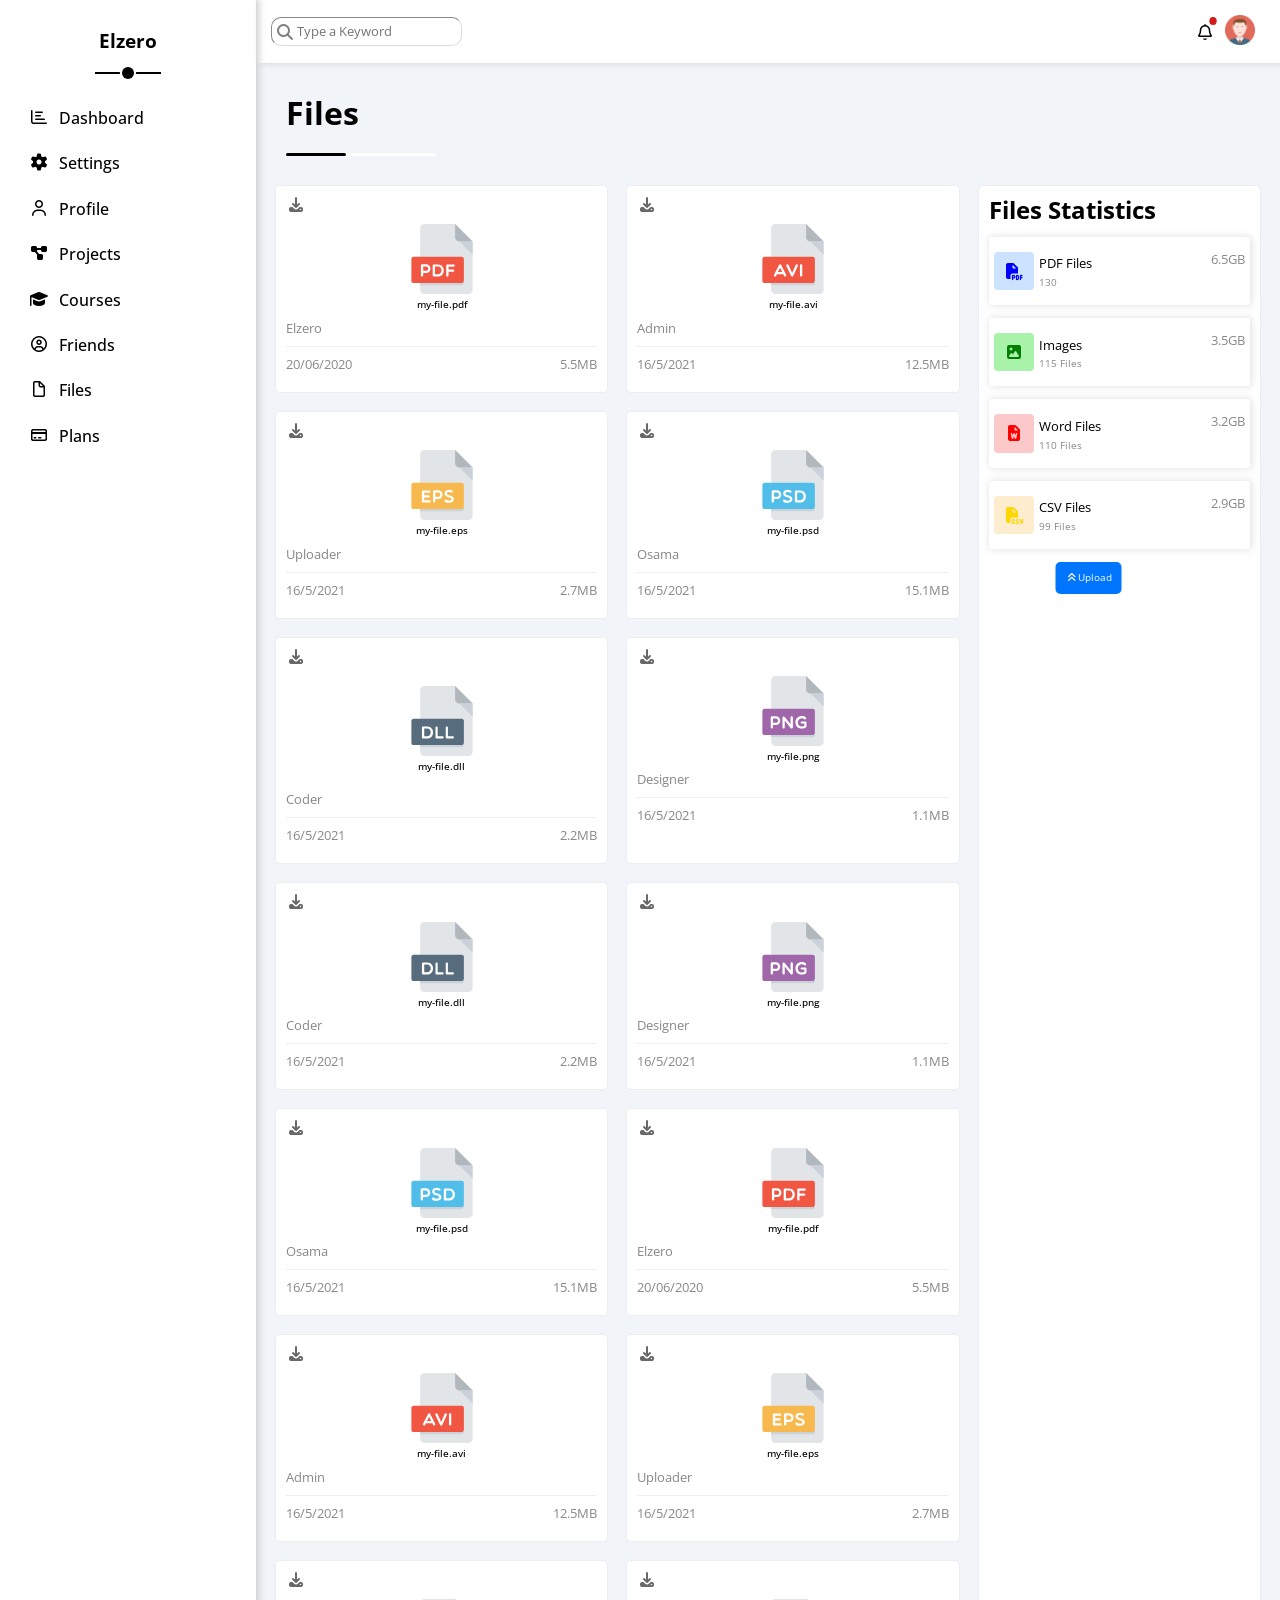
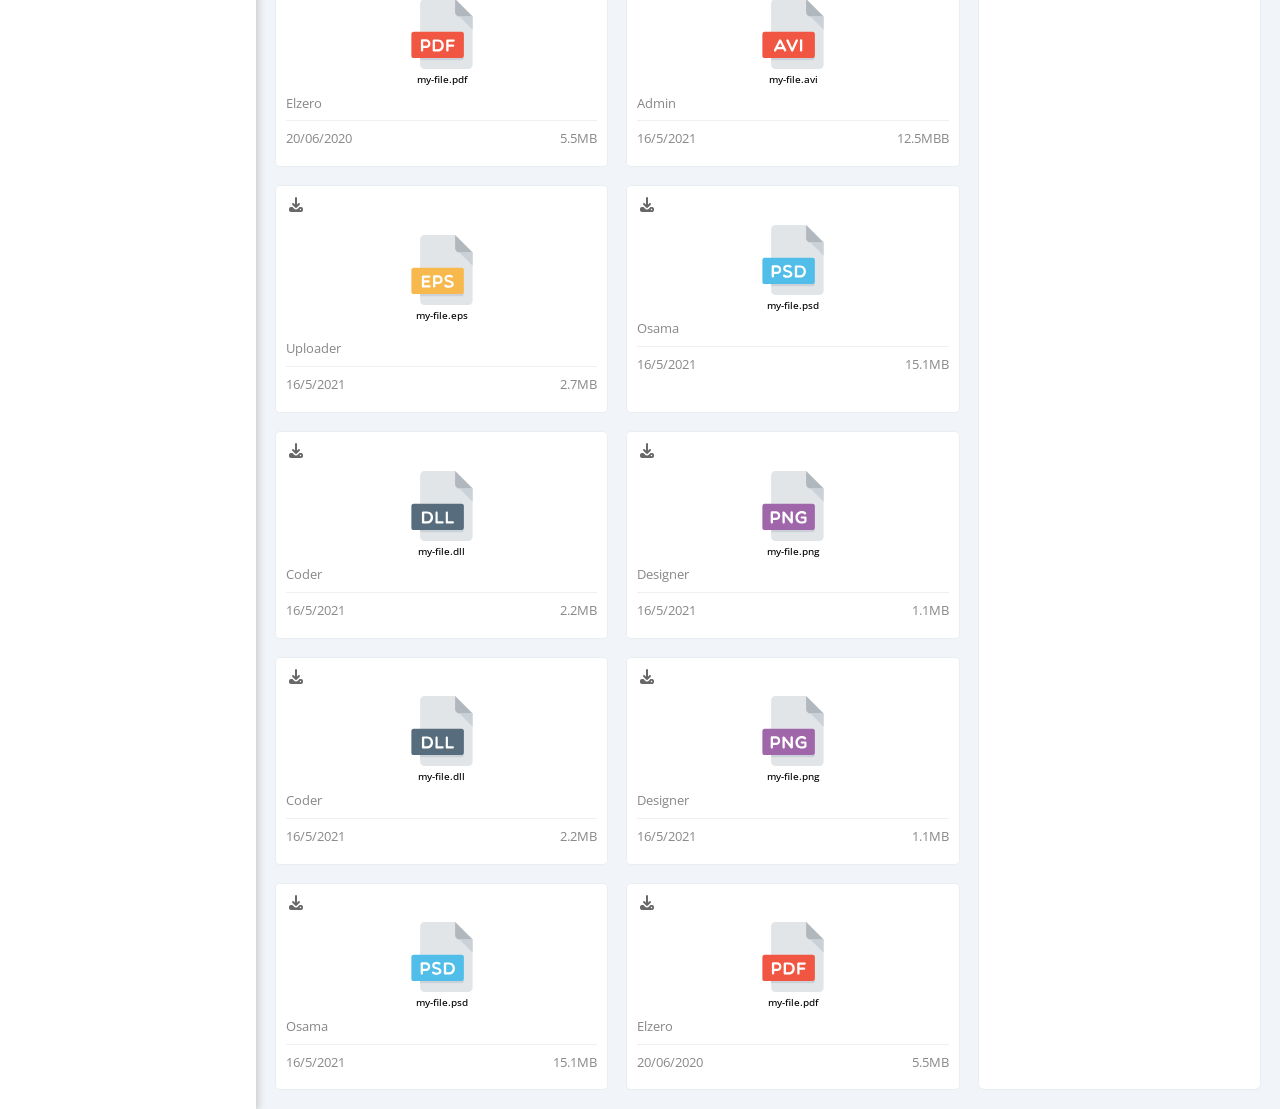
==== commit 14790f42: "Update Files.html" ====
--- a/Files.html
+++ b/Files.html
@@ -22,7 +22,7 @@
                 <div>
                     <i class="fa-regular fa-chart-bar"></i>
 
-                    <a href="Dashboard.html">
+                   <a href="index.html">
                         <p>Dashboard</p>
                     </a>
 
@@ -603,4 +603,4 @@
     </main>
 </body>
 
-</html>+</html>
--- a/css/style.css
+++ b/css/style.css
@@ -24,6 +24,7 @@
             
             a {
                 text-decoration: none;
+                color:black;
             }
             
             a:visited {
@@ -2241,4 +2242,4 @@
                     font-size: x-small;
                 }
             }
-            /* section 8 plans end */+            /* section 8 plans end */
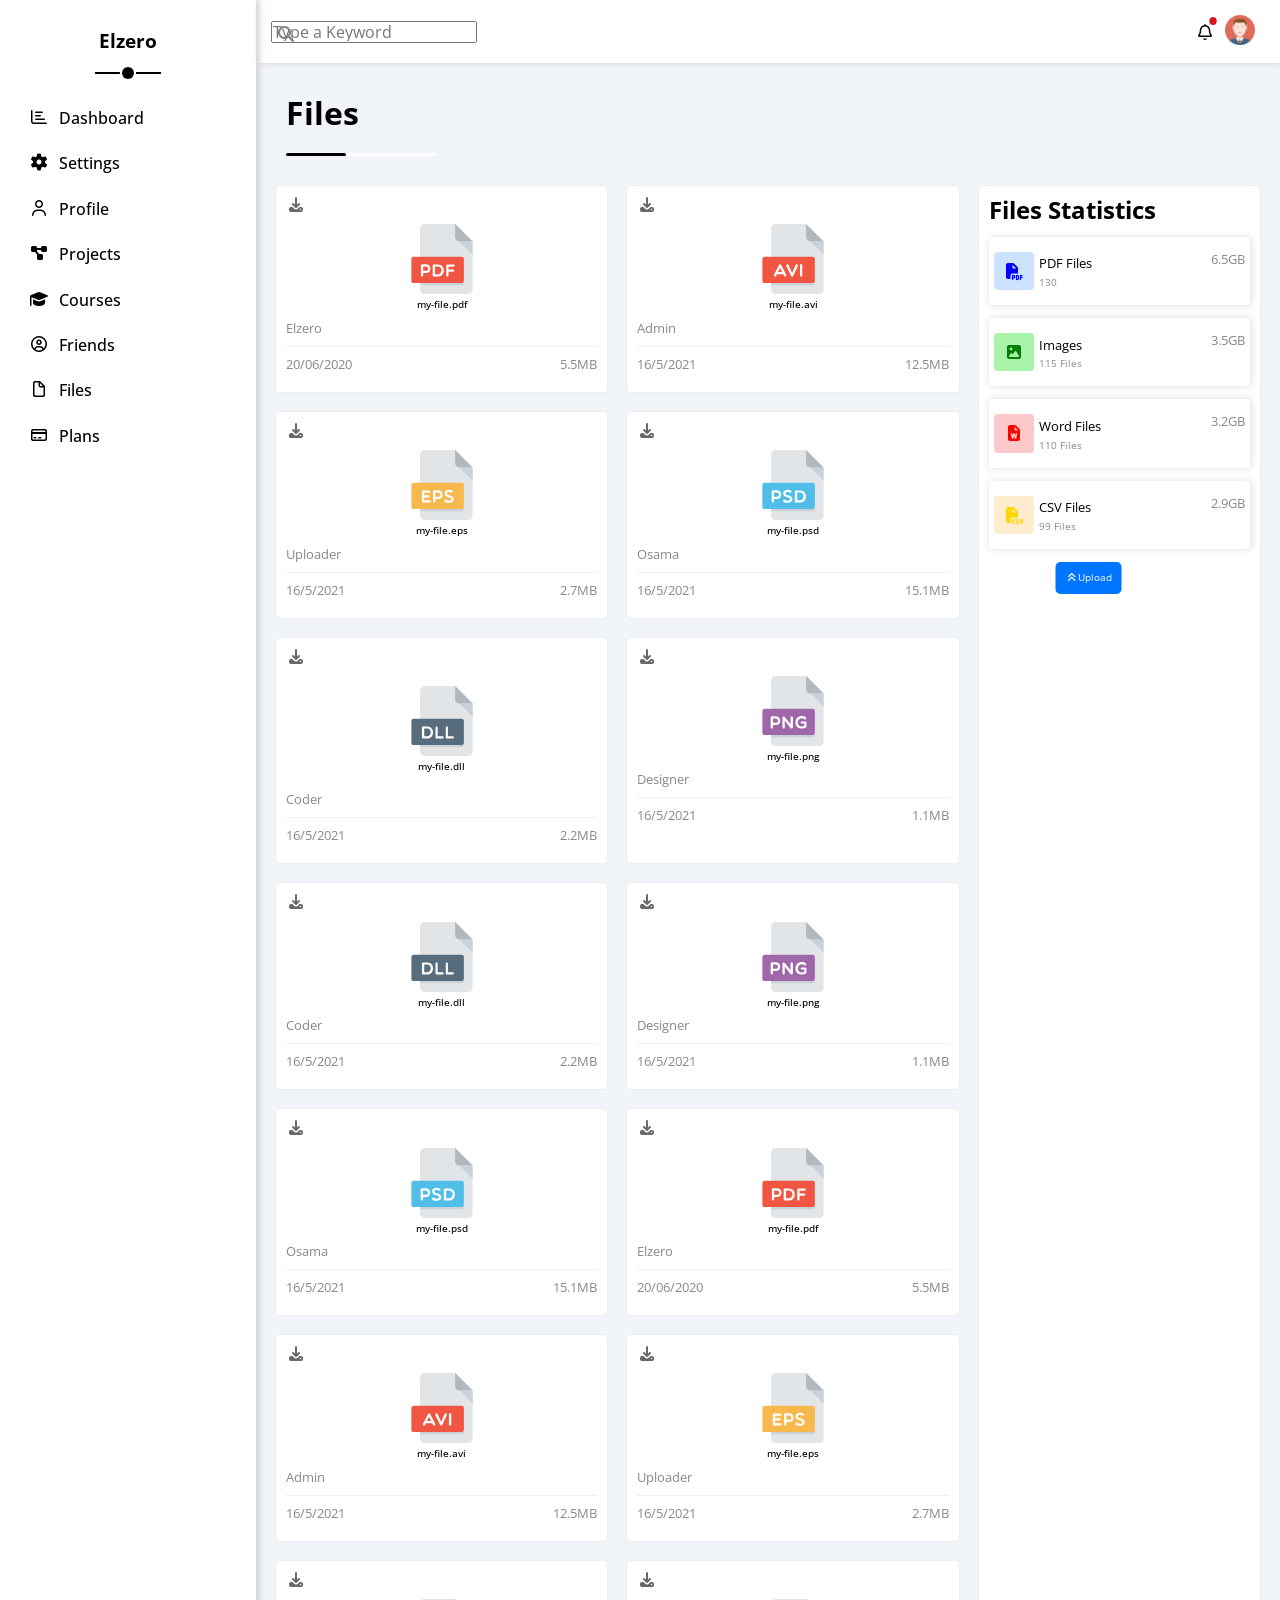
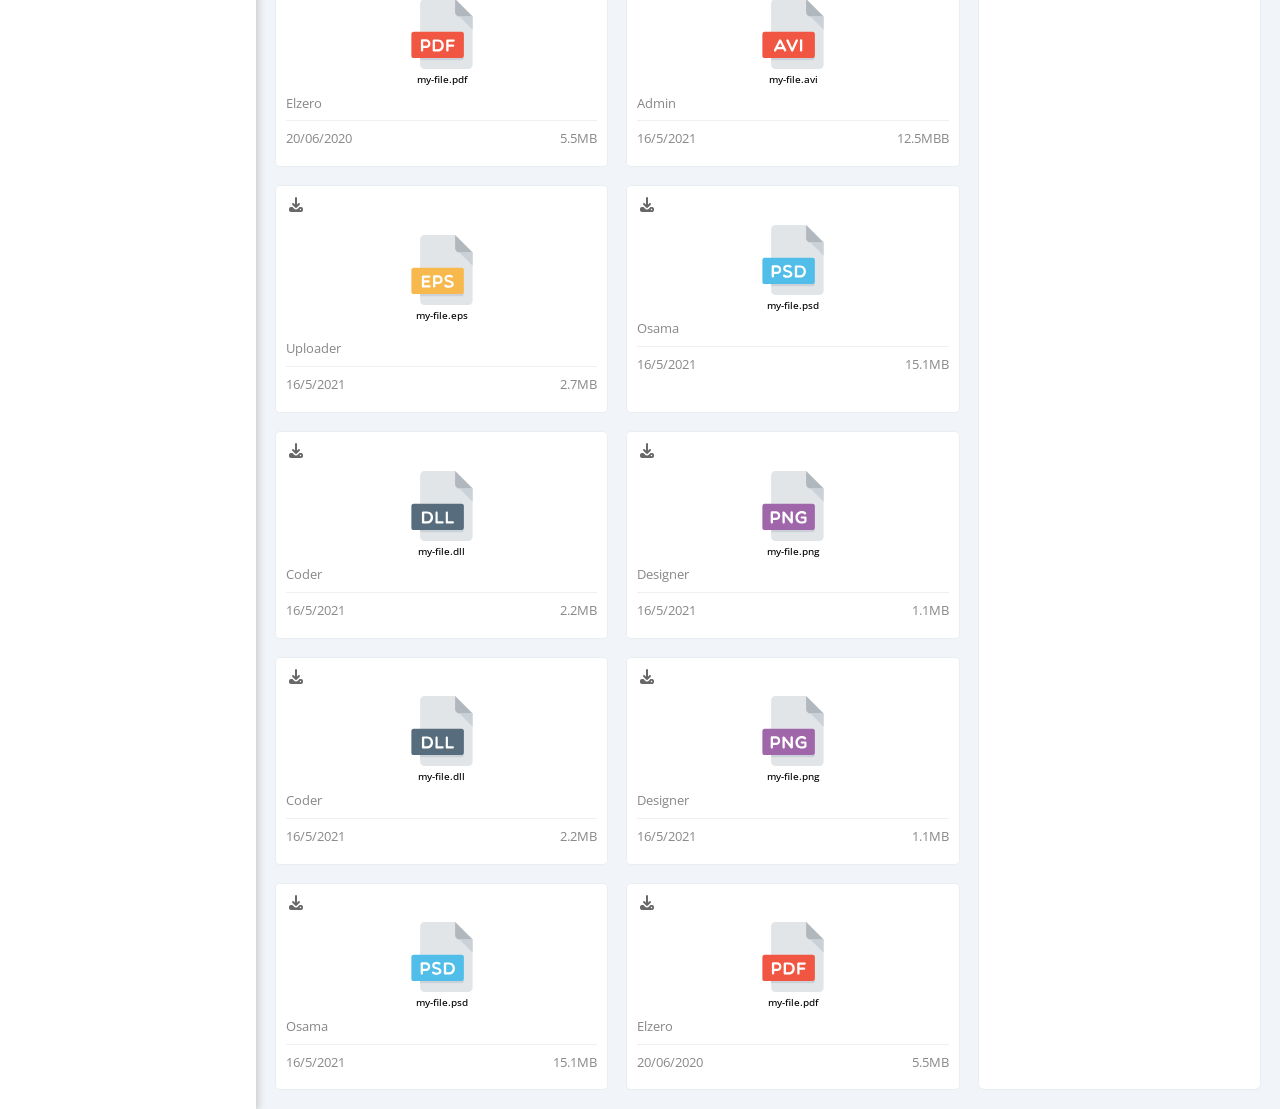
==== commit ff0b0500: "Update Files.html" ====
--- a/Files.html
+++ b/Files.html
@@ -94,7 +94,7 @@
         <nav>
             <div class="search">
                 <div class="icon"><i class="fa-solid fa-magnifying-glass"></i></div>
-                <input type="text" placeholder="Type a Keyword">
+                <input type="search"  placeholder="Type a Keyword">
             </div>
             <div class="bell">
                 <div> <i class="fa-regular fa-bell"></i></div>
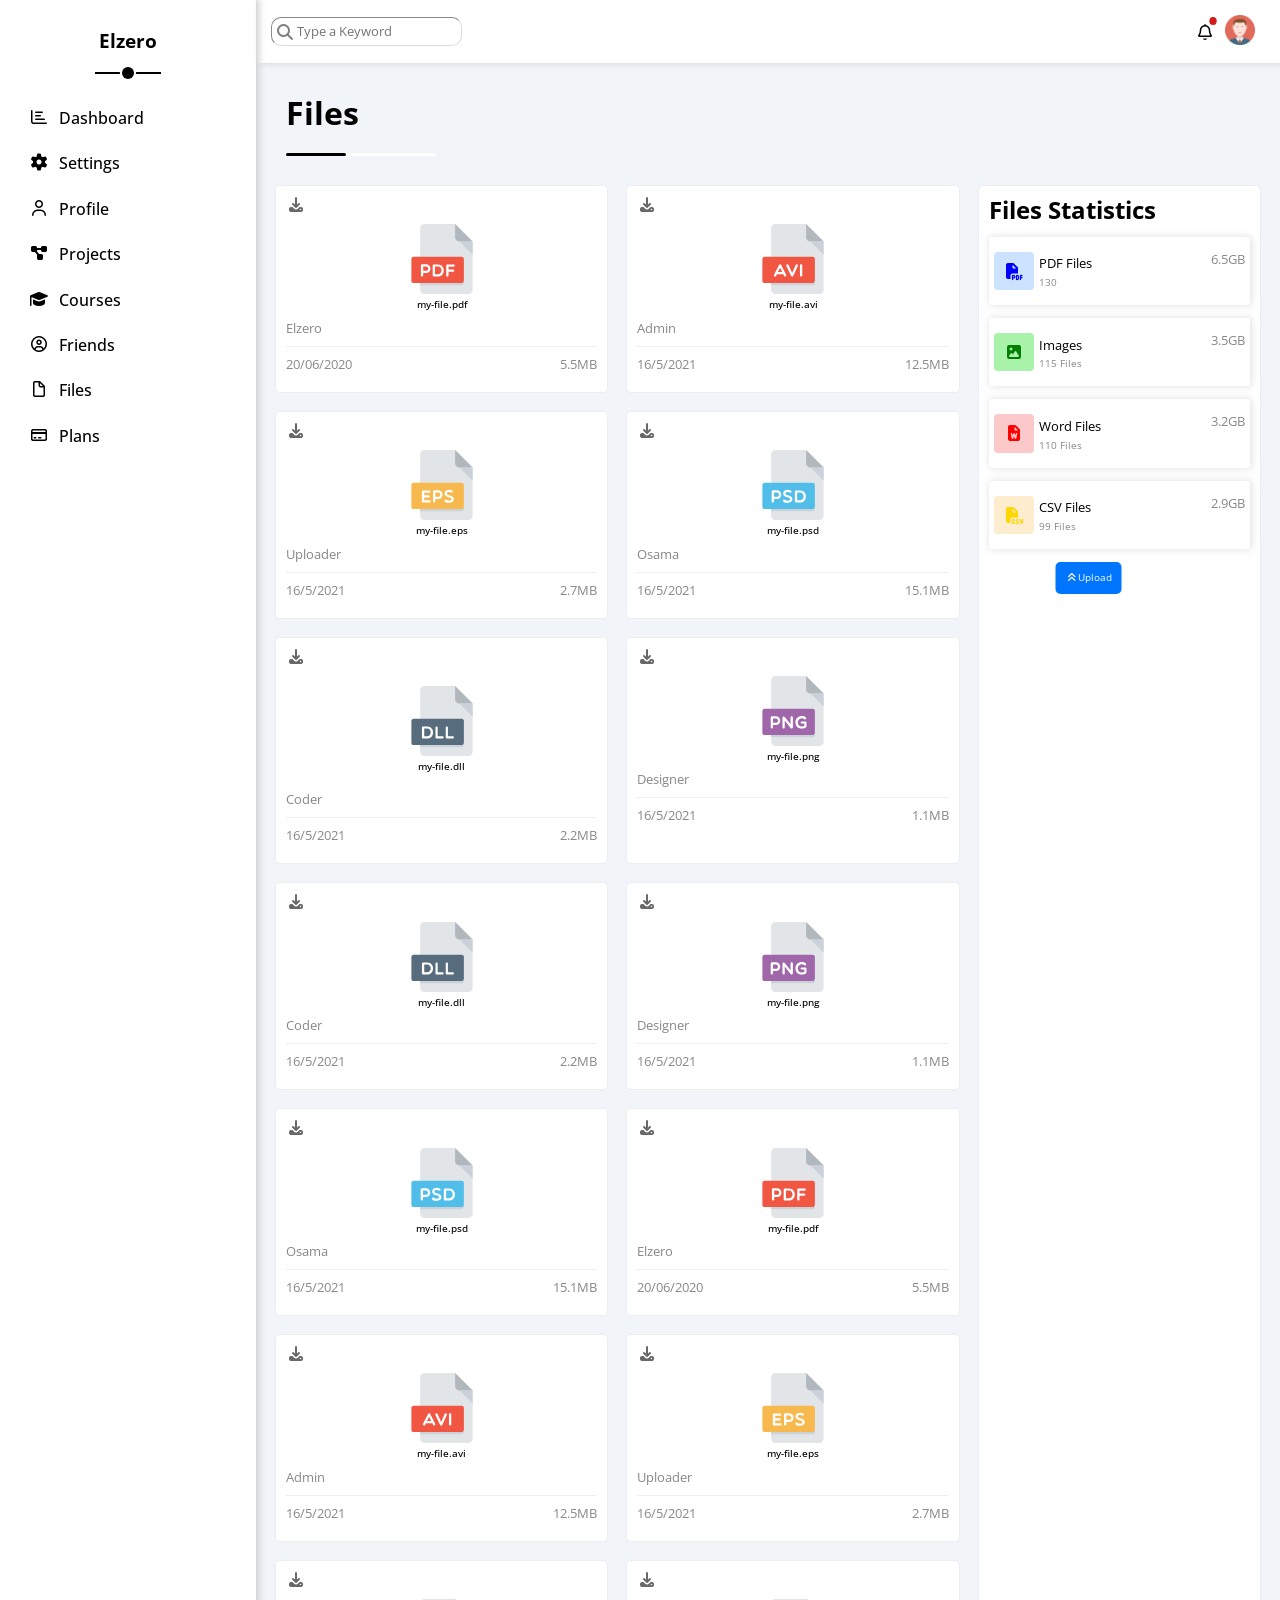
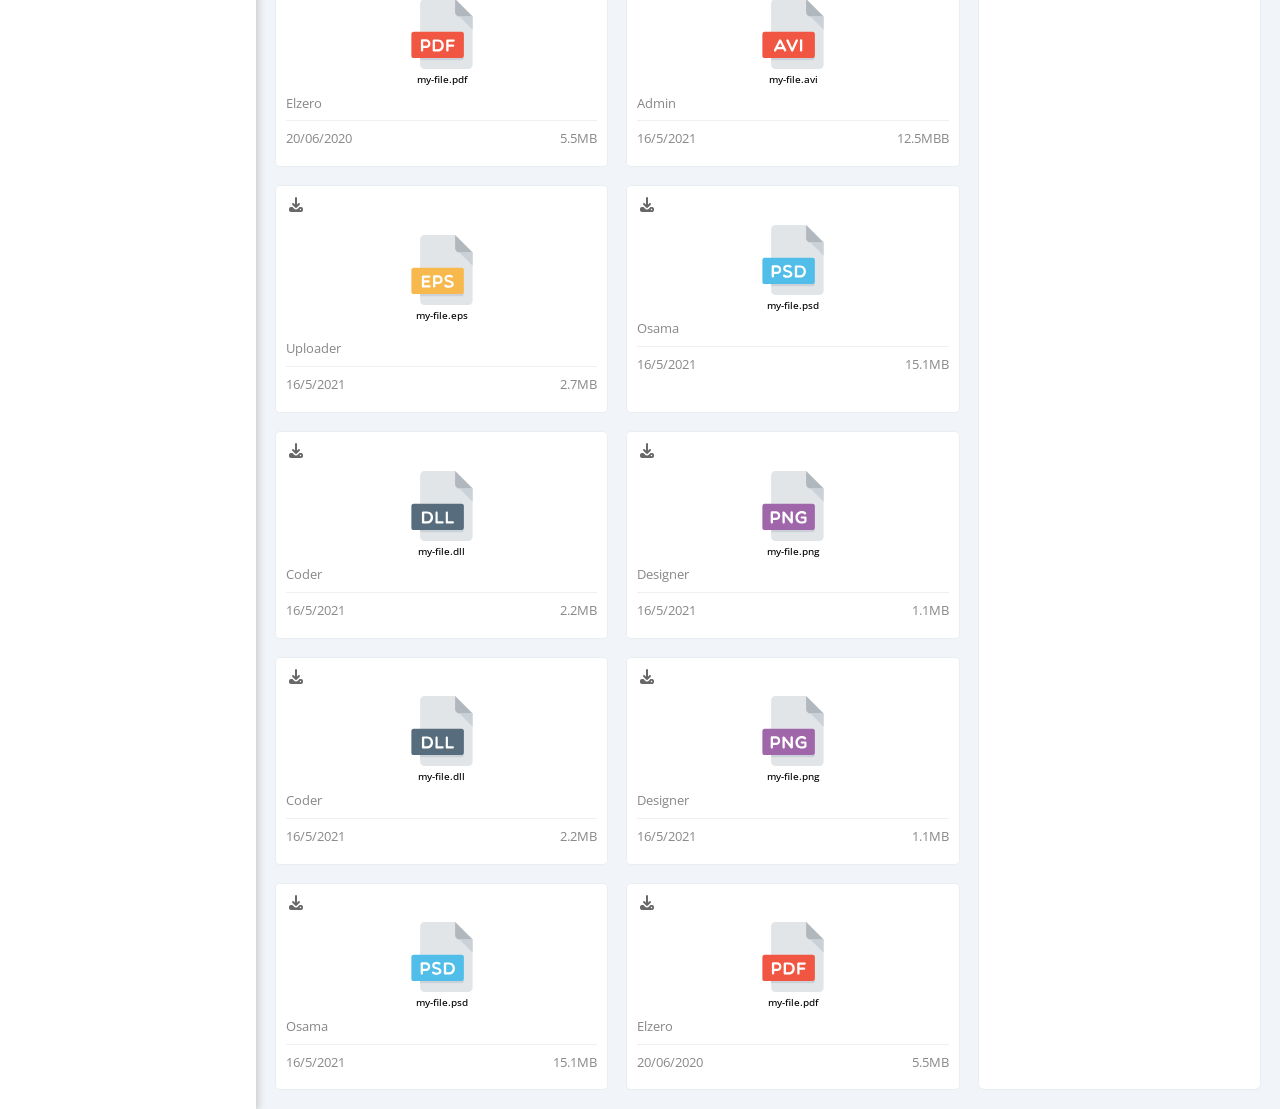
==== commit 02282fde: "Update Files.html" ====
--- a/Files.html
+++ b/Files.html
@@ -94,7 +94,7 @@
         <nav>
             <div class="search">
                 <div class="icon"><i class="fa-solid fa-magnifying-glass"></i></div>
-                <input type="search"  placeholder="Type a Keyword">
+                <input type="text" placeholder="Type a Keyword">
             </div>
             <div class="bell">
                 <div> <i class="fa-regular fa-bell"></i></div>
